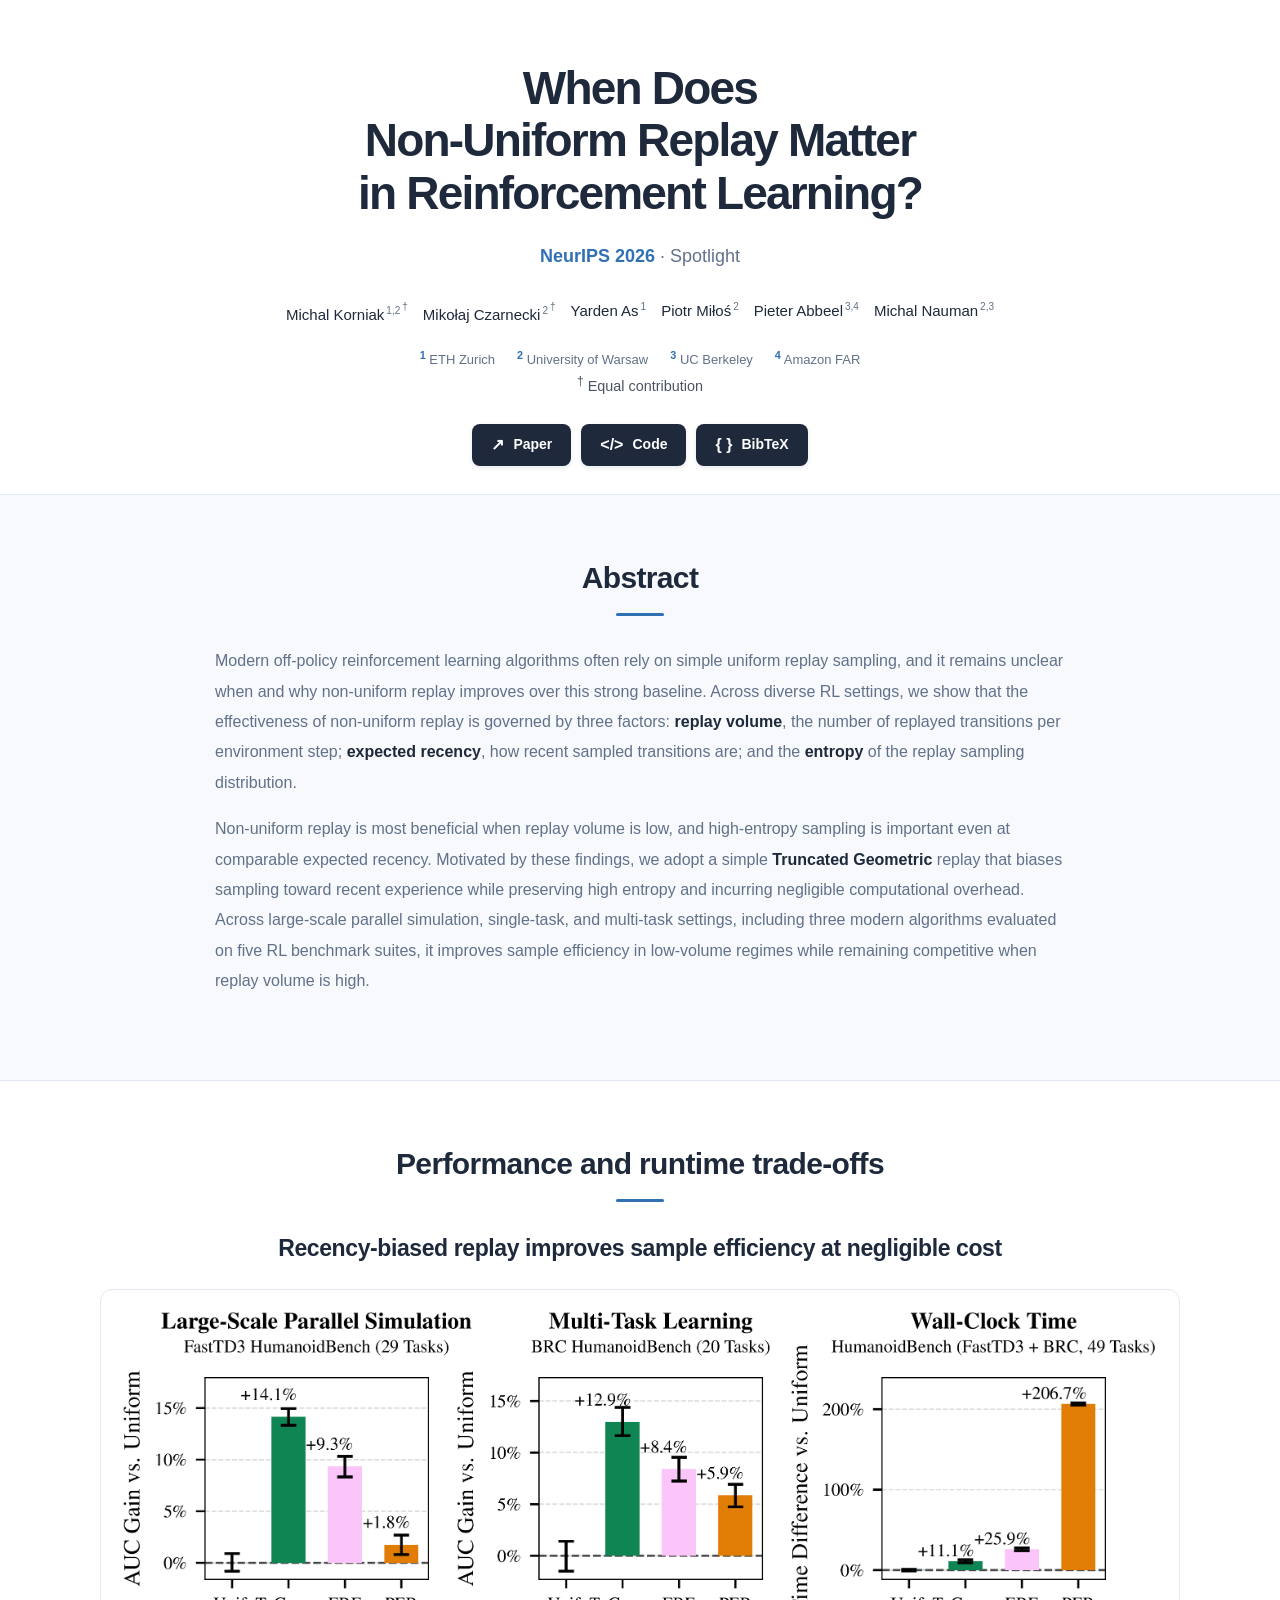
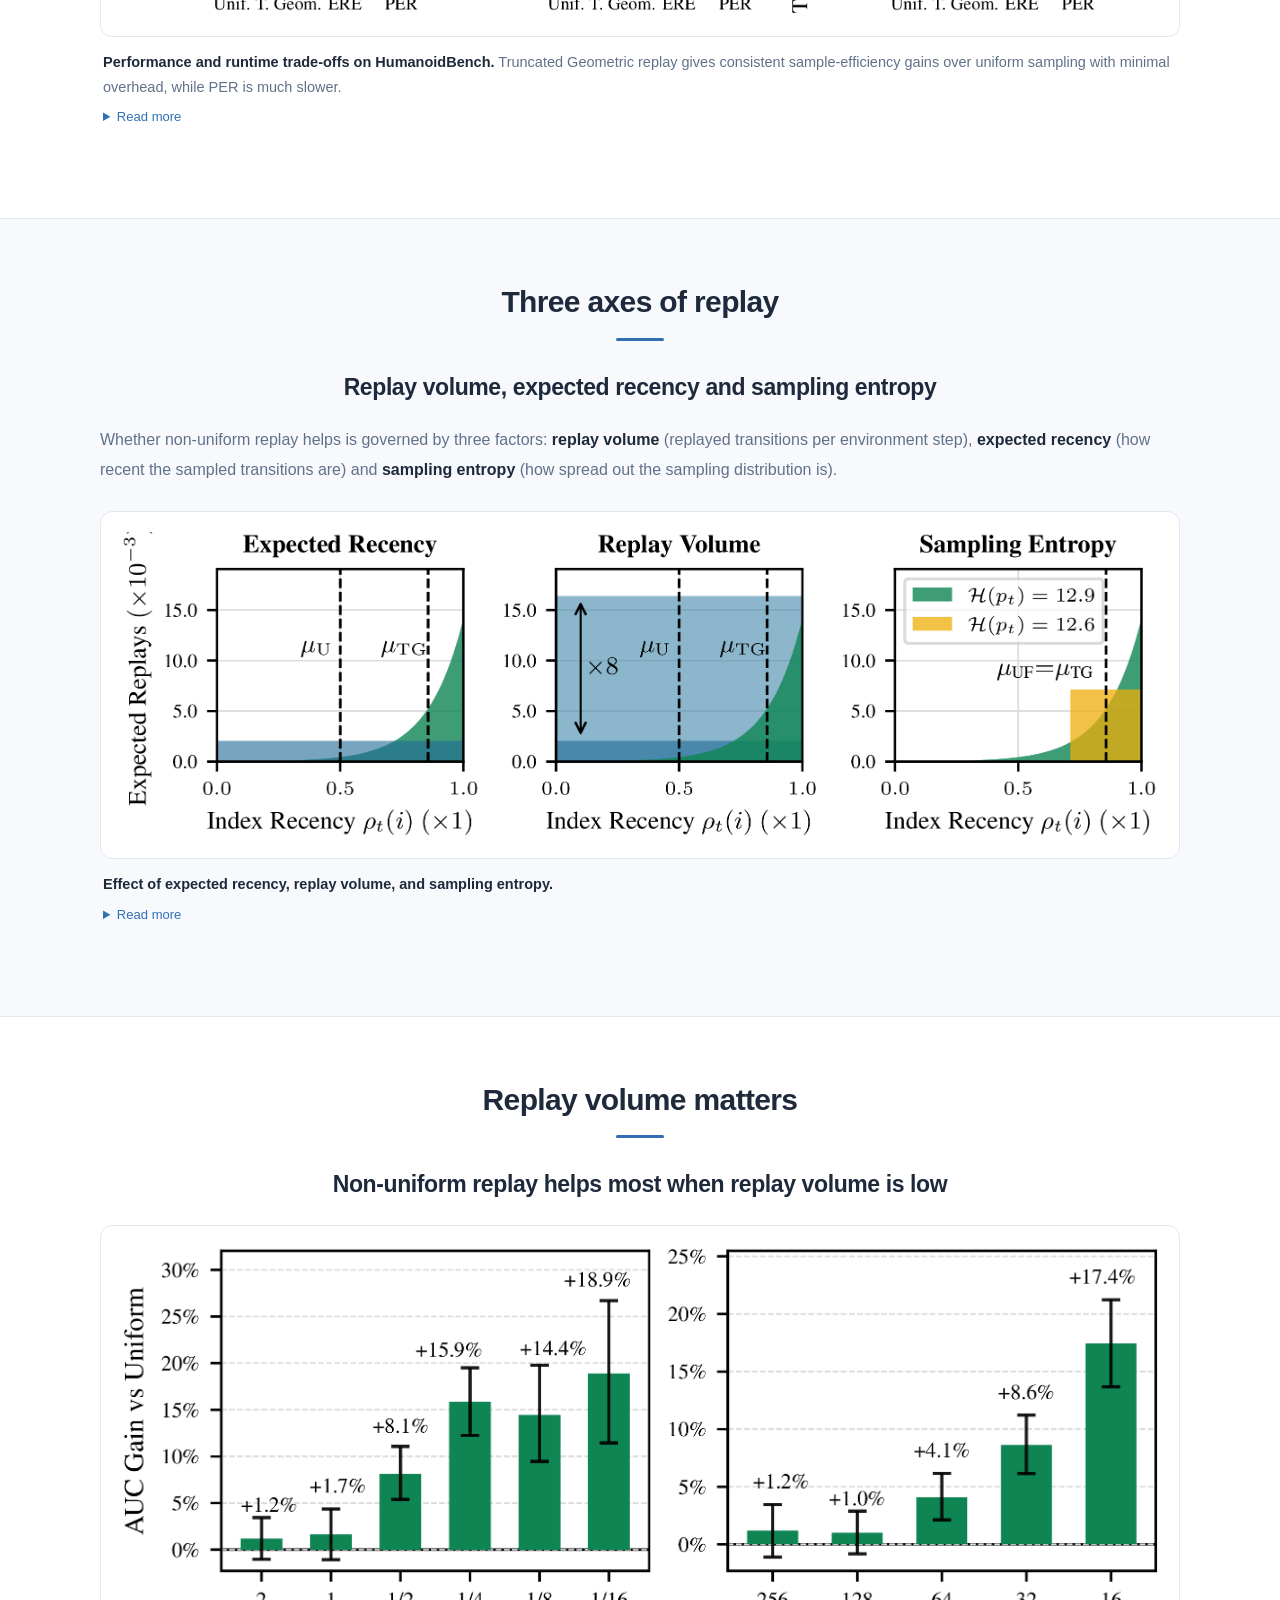
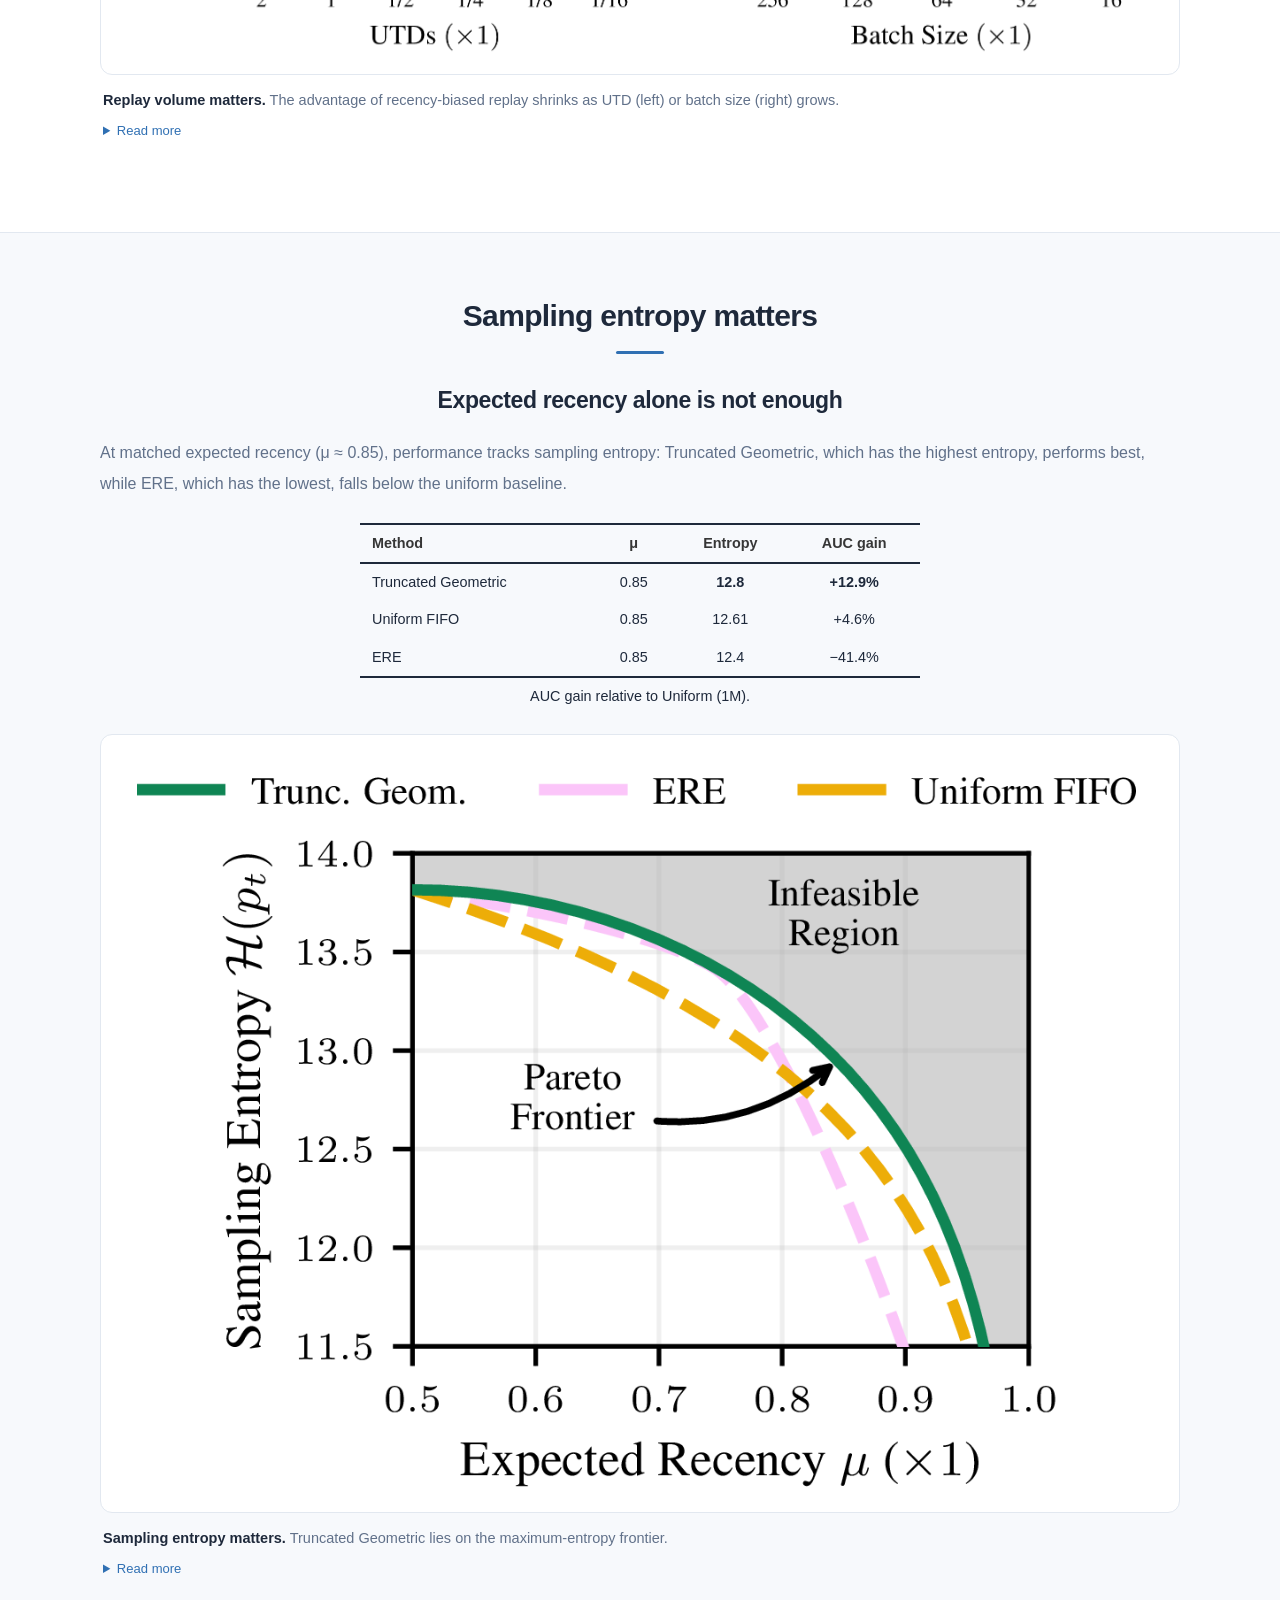
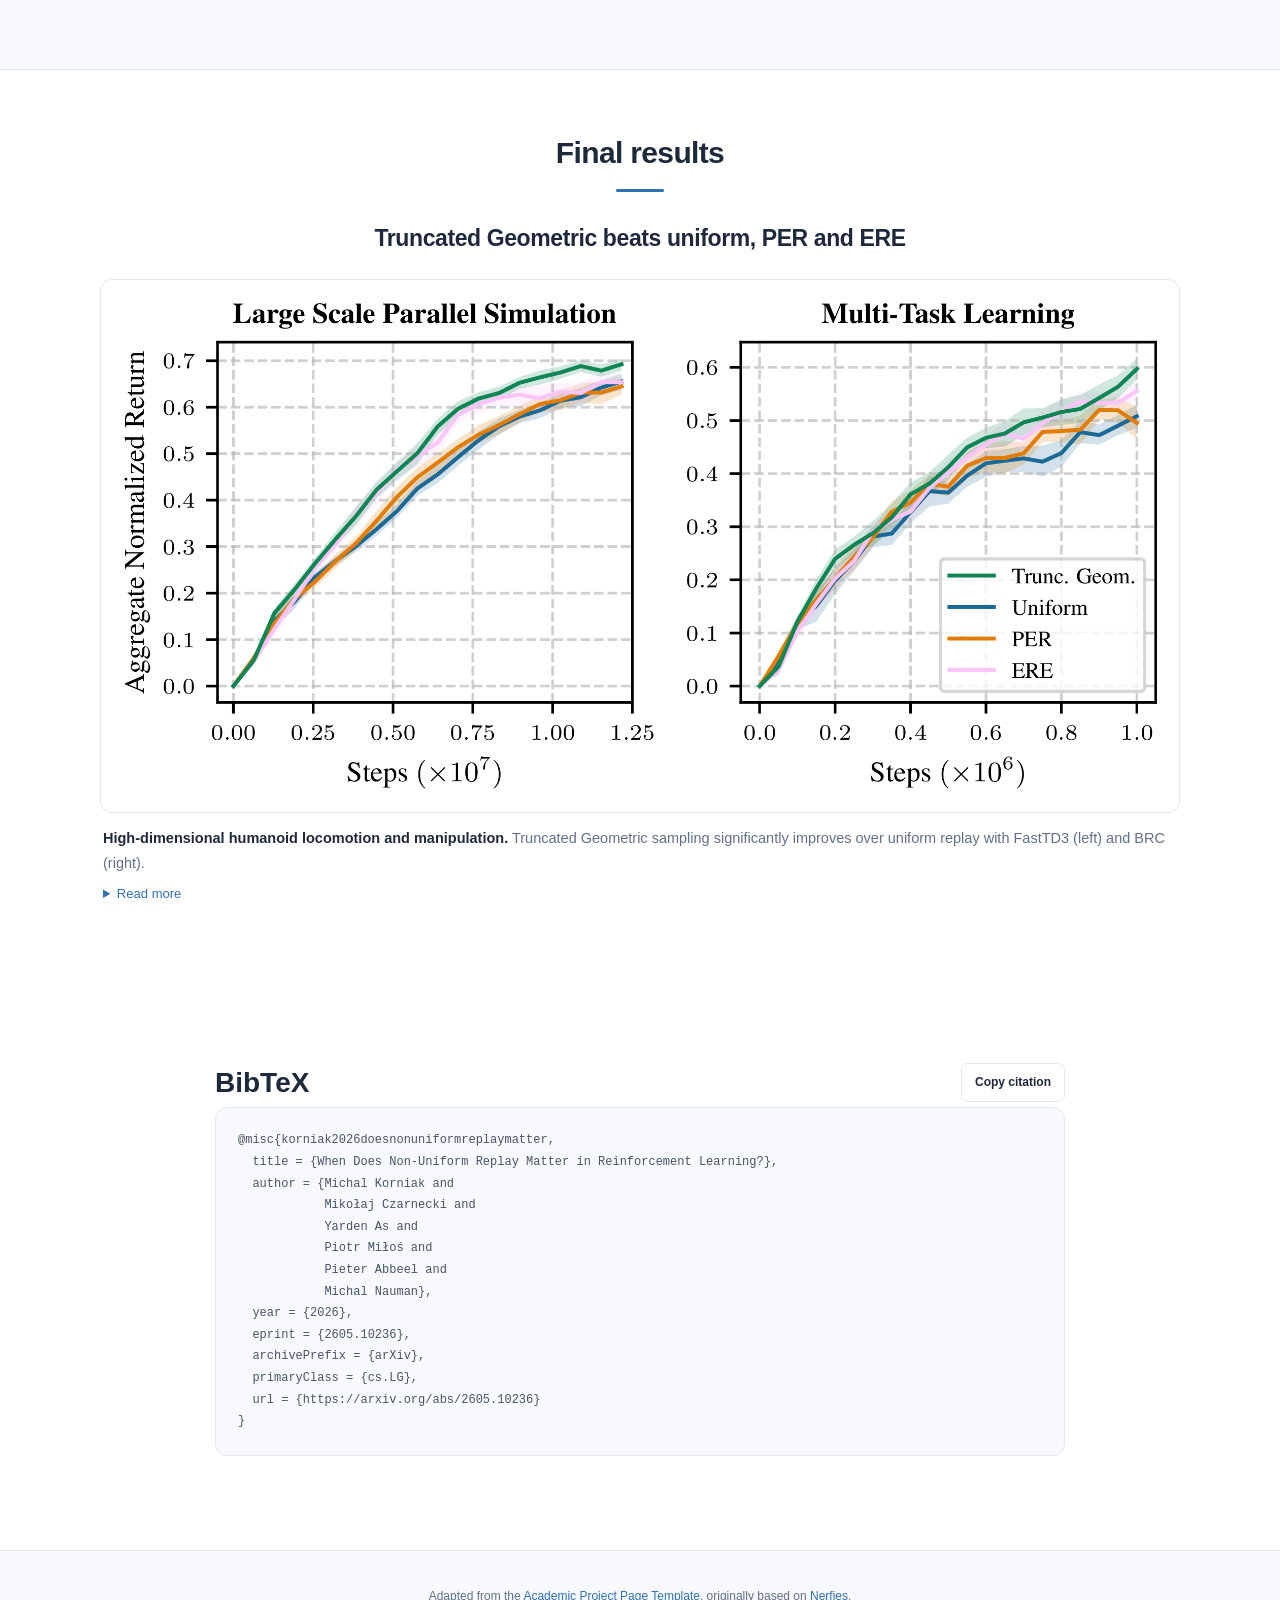
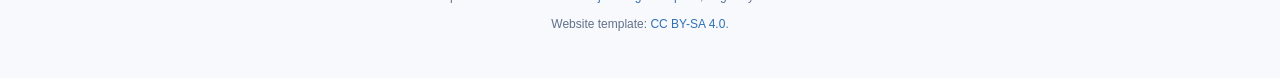
==== gh-pages/index.html @ a6050e7d "Add key figures with expandable captions" ====
<!DOCTYPE html>
<html lang="en">
<head>
  <meta charset="utf-8">
  <meta name="viewport" content="width=device-width, initial-scale=1">
  <title>When Does Non-Uniform Replay Matter in Reinforcement Learning?</title>
  <meta name="description" content="Replay volume, expected recency and sampling entropy determine when non-uniform replay helps off-policy RL. NeurIPS 2026 Spotlight.">
  <meta name="theme-color" content="#3070b3">
  <meta property="og:type" content="article">
  <meta property="og:title" content="When Does Non-Uniform Replay Matter in Reinforcement Learning?">
  <meta property="og:description" content="Replay volume, expected recency and sampling entropy determine when non-uniform replay helps off-policy RL.">
  <meta property="og:url" content="https://m-korniak.github.io/when-does-replay-matter/">
  <meta name="citation_title" content="When Does Non-Uniform Replay Matter in Reinforcement Learning?">
  <meta name="citation_author" content="Michal Korniak">
  <meta name="citation_author" content="Mikołaj Czarnecki">
  <meta name="citation_author" content="Yarden As">
  <meta name="citation_author" content="Piotr Miłoś">
  <meta name="citation_author" content="Pieter Abbeel">
  <meta name="citation_author" content="Michal Nauman">
  <meta name="citation_pdf_url" content="https://arxiv.org/pdf/2605.10236">
  <link rel="canonical" href="https://m-korniak.github.io/when-does-replay-matter/">
  <link rel="icon" type="image/svg+xml" href="static/images/favicon.svg">
  <link rel="stylesheet" href="static/css/bulma.min.css">
  <link rel="stylesheet" href="static/css/index.css">
  <script defer src="static/js/index.js"></script>
</head>
<body>
<a class="skip-link" href="#main-content">Skip to content</a>
<main id="main-content">
  <section class="hero" id="top" aria-labelledby="paper-title">
    <div class="hero-body">
      <div class="container is-max-desktop has-text-centered">
        <h1 class="title is-1 publication-title" id="paper-title">When Does <span>Non-Uniform Replay Matter</span> in Reinforcement Learning?</h1>
        <p class="publication-venue">NeurIPS 2026 <span>· Spotlight</span></p>
        <div class="publication-authors"><span class="author">Michal Korniak<sup>1,2<sup>†</sup></sup></span>
<span class="author">Mikołaj Czarnecki<sup>2<sup>†</sup></sup></span>
<span class="author">Yarden As<sup>1</sup></span>
<span class="author">Piotr Miłoś<sup>2</sup></span>
<span class="author">Pieter Abbeel<sup>3,4</sup></span>
<span class="author">Michal Nauman<sup>2,3</sup></span></div>
        <div class="affiliations"><ol><li><sup>1</sup> ETH Zurich</li>
<li><sup>2</sup> University of Warsaw</li>
<li><sup>3</sup> UC Berkeley</li>
<li><sup>4</sup> Amazon FAR</li></ol></div>
        <p class="equal-contribution"><sup>†</sup> Equal contribution</p>
        <div class="publication-links">
          <a class="button is-dark" href="https://arxiv.org/abs/2605.10236"><span aria-hidden="true">↗</span> Paper</a>
          <a class="button is-dark" href="https://github.com/M-Korniak/when-does-replay-matter"><span aria-hidden="true">&lt;/&gt;</span> Code</a>
          <a class="button is-dark" href="#BibTeX"><span aria-hidden="true">{ }</span> BibTeX</a>
        </div>
      </div>
    </div>
  </section>

  <section class="section band" id="abstract" aria-labelledby="abstract-title">
    <div class="container reading-width">
      <h2 class="section-title" id="abstract-title">Abstract</h2>
      <div class="content tldr-copy">
        <p>Modern off-policy reinforcement learning algorithms often rely on simple uniform replay sampling, and it remains unclear when and why non-uniform replay improves over this strong baseline. Across diverse RL settings, we show that the effectiveness of non-uniform replay is governed by three factors: <strong>replay volume</strong>, the number of replayed transitions per environment step; <strong>expected recency</strong>, how recent sampled transitions are; and the <strong>entropy</strong> of the replay sampling distribution.</p>
        <p>Non-uniform replay is most beneficial when replay volume is low, and high-entropy sampling is important even at comparable expected recency. Motivated by these findings, we adopt a simple <strong>Truncated Geometric</strong> replay that biases sampling toward recent experience while preserving high entropy and incurring negligible computational overhead. Across large-scale parallel simulation, single-task, and multi-task settings, including three modern algorithms evaluated on five RL benchmark suites, it improves sample efficiency in low-volume regimes while remaining competitive when replay volume is high.</p>
      </div>
    </div>
  </section>

  <section class="section" id="overview" aria-labelledby="overview-title">
    <div class="container is-max-desktop">
      <h2 class="section-title" id="overview-title">Performance and runtime trade-offs</h2>
      <p class="section-lead">Recency-biased replay improves sample efficiency at negligible cost</p>
      <figure class="paper-figure"><a class="figure-link" href="static/figures/frontpage.png" data-zoom aria-label="Enlarge: Relative AUC gains over uniform replay for single-task FastTD3, multi-task BRC, and wall-clock time overhead on HumanoidBench."><img src="static/figures/frontpage.png" alt="Relative AUC gains over uniform replay for single-task FastTD3, multi-task BRC, and wall-clock time overhead on HumanoidBench." loading="lazy" decoding="async"><span class="zoom-label" aria-hidden="true">↗ Enlarge figure</span></a><figcaption><strong>Performance and runtime trade-offs on HumanoidBench.</strong> Truncated Geometric replay gives consistent sample-efficiency gains over uniform sampling with minimal overhead, while PER is much slower.<details class="caption-more"><summary>Read more</summary><p>Relative sample efficiency gains measured as area under the learning curve (AUC) for single-task (left) and multi-task BRC (middle), and wall-clock time difference aggregated across both settings (right), compared to uniform sampling. Error bars show 95% stratified bootstrap CI. We report results in large-scale parallel FastTD3 and multi-task BRC because they feature relatively low experience reuse per transition, where non-uniform replay is expected to have the greatest impact.</p></details></figcaption></figure>
    </div>
  </section>

  <section class="section band" id="three-axes" aria-labelledby="three-axes-title">
    <div class="container is-max-desktop">
      <h2 class="section-title" id="three-axes-title">Three axes of replay</h2>
      <p class="section-lead">Replay volume, expected recency and sampling entropy</p>
      <div class="content tldr-copy"><p>Whether non-uniform replay helps is governed by three factors: <strong>replay volume</strong> (replayed transitions per environment step), <strong>expected recency</strong> (how recent the sampled transitions are) and <strong>sampling entropy</strong> (how spread out the sampling distribution is).</p></div>
      <figure class="paper-figure"><a class="figure-link" href="static/figures/three-axes.png" data-zoom aria-label="Enlarge: Effect of expected recency, replay volume, and sampling entropy on replay sampling distributions."><img src="static/figures/three-axes.png" alt="Effect of expected recency, replay volume, and sampling entropy on replay sampling distributions." loading="lazy" decoding="async"><span class="zoom-label" aria-hidden="true">↗ Enlarge figure</span></a><figcaption><strong>Effect of expected recency, replay volume, and sampling entropy.</strong><details class="caption-more"><summary>Read more</summary><p>(Left) By biasing samples toward recent data, the Truncated Geometric sampler achieves substantially higher expected recency than uniform replay. (Middle) Increasing replay volume through UTD or batch size can make uniform replay match or exceed recency-biased sampling in the number of updates applied to recent transitions. (Right) Replay distributions can have the same expected recency but different sampling entropy. The Truncated Geometric sampler achieves recency through a smooth full-support bias, increasing sampling entropy relative to a uniform buffer with the same expected recency; this is comparable to increasing the uniform sampling buffer size by roughly one third.</p></details></figcaption></figure>
    </div>
  </section>

  <section class="section" id="utd" aria-labelledby="utd-title">
    <div class="container is-max-desktop">
      <h2 class="section-title" id="utd-title">Replay volume matters</h2>
      <p class="section-lead">Non-uniform replay helps most when replay volume is low</p>
      <figure class="paper-figure"><a class="figure-link" href="static/figures/utd.png" data-zoom aria-label="Enlarge: Improvement of recency-biased sampling over uniform replay as replay volume is varied through UTD and batch size."><img src="static/figures/utd.png" alt="Improvement of recency-biased sampling over uniform replay as replay volume is varied through UTD and batch size." loading="lazy" decoding="async"><span class="zoom-label" aria-hidden="true">↗ Enlarge figure</span></a><figcaption><strong>Replay volume matters.</strong> The advantage of recency-biased replay shrinks as UTD (left) or batch size (right) grows.<details class="caption-more"><summary>Read more</summary><p>Improvement of recency-biased sampling over uniform replay as replay volume is varied through UTD (left) and batch size (right). In both panels, reducing replay volume increases the advantage of recency-biased replay: when replay volume is high, both methods perform similarly, whereas when replay volume is low, recency-biased sampling yields substantially larger gains. As such, the sampling distribution is especially important in optimization-limited regimes, such as multi-task learning or large-scale parallel simulation. PER follows a similar trend.</p></details></figcaption></figure>
    </div>
  </section>

  <section class="section band" id="entropy" aria-labelledby="entropy-title">
    <div class="container is-max-desktop">
      <h2 class="section-title" id="entropy-title">Sampling entropy matters</h2>
      <p class="section-lead">Expected recency alone is not enough</p>
      <div class="content tldr-copy"><p>At matched expected recency (μ ≈ 0.85), performance tracks sampling entropy: Truncated Geometric, which has the highest entropy, performs best, while ERE, which has the lowest, falls below the uniform baseline.</p></div>
      <div class="entropy-table-wrap"><table class="entropy-table"><thead><tr><th>Method</th><th>μ</th><th>Entropy</th><th>AUC gain</th></tr></thead><tbody>
<tr><td>Truncated Geometric</td><td>0.85</td><td><strong>12.8</strong></td><td><strong>+12.9%</strong></td></tr>
<tr><td>Uniform FIFO</td><td>0.85</td><td>12.61</td><td>+4.6%</td></tr>
<tr><td>ERE</td><td>0.85</td><td>12.4</td><td>−41.4%</td></tr></tbody></table><p>AUC gain relative to Uniform (1M).</p></div>
      <figure class="paper-figure"><a class="figure-link" href="static/figures/entropy.png" data-zoom aria-label="Enlarge: Maximum-entropy frontier for a 1M buffer: Truncated Geometric lies on the frontier, while ERE and Uniform FIFO achieve lower entropy at the same expected recency."><img src="static/figures/entropy.png" alt="Maximum-entropy frontier for a 1M buffer: Truncated Geometric lies on the frontier, while ERE and Uniform FIFO achieve lower entropy at the same expected recency." loading="lazy" decoding="async"><span class="zoom-label" aria-hidden="true">↗ Enlarge figure</span></a><figcaption><strong>Sampling entropy matters.</strong> Truncated Geometric lies on the maximum-entropy frontier.<details class="caption-more"><summary>Read more</summary><p>ERE, Uniform FIFO (300k), and Truncated Geometric are matched to the same expected recency (μ ≈ 0.85), yet AUC gain relative to the Uniform (1M) baseline differs substantially with the sampling entropy. At this μ, ERE has the lowest entropy and falls below the Uniform baseline, while Truncated Geometric, which has the highest entropy, performs best. Interestingly, Uniform FIFO (300k) also outperforms the larger Uniform baseline despite using a smaller buffer. The plot shows the maximum-entropy frontier for a 1M buffer: among all discrete replay sampling distributions with fixed expected recency, the Truncated Geometric distribution achieves the highest possible sampling entropy. The shaded region above the curve is infeasible. ERE and Uniform FIFO trace lower-entropy tradeoffs across hyperparameter settings, so they obtain recency less efficiently than Truncated Geometric.</p></details></figcaption></figure>
    </div>
  </section>

  <section class="section" id="results" aria-labelledby="results-title">
    <div class="container is-max-desktop">
      <h2 class="section-title" id="results-title">Final results</h2>
      <p class="section-lead">Truncated Geometric beats uniform, PER and ERE</p>
      <figure class="paper-figure"><a class="figure-link" href="static/figures/results.png" data-zoom aria-label="Enlarge: Aggregate return on 29 HumanoidBench tasks with FastTD3 and 20 HumanoidBench tasks with BRC, comparing Uniform, PER, ERE and Truncated Geometric replay."><img src="static/figures/results.png" alt="Aggregate return on 29 HumanoidBench tasks with FastTD3 and 20 HumanoidBench tasks with BRC, comparing Uniform, PER, ERE and Truncated Geometric replay." loading="lazy" decoding="async"><span class="zoom-label" aria-hidden="true">↗ Enlarge figure</span></a><figcaption><strong>High-dimensional humanoid locomotion and manipulation.</strong> Truncated Geometric sampling significantly improves over uniform replay with FastTD3 (left) and BRC (right).<details class="caption-more"><summary>Read more</summary><p>Aggregate mean return across 29 HumanoidBench tasks trained in a parallel simulation setup with FastTD3 (left) and 20 HumanoidBench tasks trained in a multi-task setup with BRC (right). Shaded regions show 95% CIs. Truncated Geometric sampling significantly improves over uniform replay on both benchmarks and outperforms PER and ERE, despite FastTD3 and BRC already being strong optimized baselines. These gains come with negligible computational and complexity overhead relative to uniform sampling.</p></details></figcaption></figure>
    </div>
  </section>

  <section class="section" id="BibTeX" aria-labelledby="citation-title">
    <div class="container reading-width">
      <div class="bibtex-header"><h2 id="citation-title">BibTeX</h2><button class="copy-bibtex-btn" type="button">Copy citation</button></div>
      <pre id="bibtex-code"><code>@misc{korniak2026doesnonuniformreplaymatter,
  title = {When Does Non-Uniform Replay Matter in Reinforcement Learning?},
  author = {Michal Korniak and
            Mikołaj Czarnecki and
            Yarden As and
            Piotr Miłoś and
            Pieter Abbeel and
            Michal Nauman},
  year = {2026},
  eprint = {2605.10236},
  archivePrefix = {arXiv},
  primaryClass = {cs.LG},
  url = {https://arxiv.org/abs/2605.10236}
}</code></pre>
      <p class="copy-status" role="status" aria-live="polite"></p>
    </div>
  </section>
</main>
<footer class="footer"><div class="container reading-width"><p>Adapted from the <a href="https://github.com/eliahuhorwitz/Academic-project-page-template">Academic Project Page Template</a>, originally based on <a href="https://nerfies.github.io/">Nerfies</a>.</p><p>Website template: <a rel="license" href="https://creativecommons.org/licenses/by-sa/4.0/">CC BY-SA 4.0</a>.</p></div></footer>
<a class="scroll-to-top" href="#top" aria-label="Back to top">↑</a>
<dialog id="figure-dialog" aria-labelledby="figure-dialog-title"><div class="dialog-toolbar"><h2 id="figure-dialog-title">Figure</h2><button type="button" class="close-dialog" aria-label="Close enlarged figure">Close ×</button></div><div class="zoom-scroll"><img alt="" id="enlarged-figure"></div><p>Scroll to explore the figure. Press Escape or Close to return.</p></dialog>
</body>
</html>
---- gh-pages/static/css/index.css ----
/* Adapted from the supplied academic project page; see footer for attribution. */
:root {
  --primary:#3070b3;
  --ink:#1e293b;
  --muted:#61718a;
  --light:#f7f9fc;
  --line:#e2e8f0;
  --orange:#c96909;
  --blue:#236a9a;
  --radius:12px;
}
html {
  scroll-behavior:smooth;
  scroll-padding-top:80px;
}
body {
  font-family:Inter,-apple-system,BlinkMacSystemFont,"Segoe UI",sans-serif;
  color:var(--ink);
  font-size:16px;
  line-height:1.75;
  background:#fff;
  -webkit-font-smoothing:antialiased;
}
a {
  color:var(--primary);
  text-decoration:none;
}
a:hover {
  color:#154a82;
  text-decoration:underline;
}
button,a,summary {
  -webkit-tap-highlight-color:transparent;
}
button {
  font:inherit;
  cursor:pointer;
}
a:focus-visible,button:focus-visible,summary:focus-visible {
  outline:3px solid #3070b3;
  outline-offset:5px;
}
strong {
  color:var(--ink);
}
.container.is-max-desktop {
  max-width:1080px!important;
}
.reading-width {
  max-width:850px!important;
  margin-inline:auto;
}
.section {
  padding:64px 24px;
}
.band {
  background:var(--light);
  border-top:1px solid var(--line);
  border-bottom:1px solid var(--line);
}
.hero-body {
  padding:62px 24px 28px;
}
.eyebrow {
  text-transform:uppercase;
  letter-spacing:.16em;
  font-size:12px;
  font-weight:750;
  color:var(--primary);
  margin-bottom:17px;
}
.publication-title {
  font-size:46px!important;
  line-height:1.14!important;
  letter-spacing:-1.8px;
  font-weight:800!important;
  color:var(--ink)!important;
  max-width:1050px;
  margin:0 auto 22px!important;
}
.publication-title span {
  display:block;
}
.publication-venue {
  font-size:18px;
  font-weight:650;
  color:var(--primary);
  margin-bottom:24px;
}
.publication-venue span {
  font-weight:450;
  color:var(--muted);
}
.publication-authors {
  display:flex;
  flex-wrap:wrap;
  justify-content:center;
  column-gap:15px;
  row-gap:4px;
  max-width:1030px;
  margin:auto;
  font-size:15px;
  line-height:1.9;
}
.author {
  white-space:nowrap;
}
.author sup {
  font-size:10px;
  color:var(--muted);
  margin-left:2px;
}
.affiliations {
  margin:17px auto 0;
  max-width:1000px;
  font-size:13px;
  color:var(--muted);
}
.affiliations summary {
  cursor:pointer;
  width:fit-content;
  margin:auto;
  color:var(--muted);
  padding:3px 10px;
}
.affiliations summary:hover {
  color:var(--primary);
}
.affiliations ol {
  list-style:none;
  display:flex;
  flex-wrap:wrap;
  justify-content:center;
  gap:4px 22px;
  margin:0;
  padding:0;
}
.affiliations li {
  line-height:1.6;
}
.affiliations sup {
  color:var(--primary);
  font-weight:700;
}
.publication-links {
  display:flex;
  flex-wrap:wrap;
  justify-content:center;
  gap:10px;
  margin-top:25px;
}
.button.is-dark {
  background:var(--ink);
  border:0;
  border-radius:8px;
  font-size:14px;
  font-weight:600;
  padding:0 19px;
  height:42px;
  gap:9px;
  box-shadow:0 2px 4px #15223618;
  transition:background .2s,transform .2s;
  color:white;
}
.button.is-dark:hover {
  background:var(--primary);
  transform:translateY(-2px);
  text-decoration:none;
}
.button span {
  font-size:16px;
}
.teaser {
  padding:30px 24px 45px;
}
.teaser-layout {
  display:grid;
  grid-template-columns:minmax(0,1fr) 340px;
  gap:48px;
  align-items:center;
}
.teaser-story h2 {
  font-size:42px;
  font-weight:750;
  line-height:1.18;
  letter-spacing:-1px;
  margin:0;
}
.teaser-story h2 span {
  color:var(--primary);
}
.teaser-story>p:not(.eyebrow):not(.micro-caption) {
  color:var(--muted);
  font-size:16px;
  line-height:1.75;
  max-width:540px;
}
.teaser-scenes {
  display:grid;
  grid-template-columns:repeat(3,minmax(0,1fr));
  gap:10px;
  margin-top:28px;
}
.teaser-scenes .scene {
  display:flex;
  flex-direction:column;
  border-radius:8px;
}
.teaser-scenes .scene img {
  aspect-ratio:4/3;
}
.teaser-scenes .scene figcaption {
  display:flex;
  flex:1;
  align-items:center;
  justify-content:center;
  min-height:38px;
  font-size:12px;
  padding:7px 6px;
  background:var(--light);
  color:var(--muted);
  position:static;
  text-align:center;
  line-height:1.5;
}
.micro-caption {
  font-size:11px;
  color:var(--muted);
  margin-top:8px;
}
.teaser-chart {
  width:100%;
  max-width:340px;
  margin:auto;
}
.teaser-chart figcaption {
  font-size:14.5px;
  text-align:center;
  margin-top:10px;
}
.teaser-chart .paper-figure {
  margin:0;
}
.teaser-chart .figure-link {
  padding:5px;
  border:0;
}
.teaser-chart .figure-link:hover {
  box-shadow:none;
}
.teaser-chart .zoom-label {
  right:6px;
  bottom:6px;
}
.section-nav {
  border-top:1px solid var(--line);
  border-bottom:1px solid var(--line);
  background:#fff;
  position:sticky;
  top:0;
  z-index:20;
}
.section-nav>div {
  display:flex;
  justify-content:center;
  gap:35px;
  max-width:1080px;
  margin:auto;
  padding:13px 24px;
}
.section-nav a {
  color:var(--muted);
  font-size:13px;
  font-weight:600;
  white-space:nowrap;
}
.section-nav a:hover {
  color:var(--primary);
}
.section-title {
  text-align:center;
  font-size:30px;
  font-weight:750;
  line-height:1.25;
  margin-bottom:30px;
  letter-spacing:-.65px;
}
.section-title::after {
  content:"";
  display:block;
  width:48px;
  height:3px;
  background:var(--primary);
  border-radius:10px;
  margin:17px auto 0;
}
.section-lead {
  text-align:center;
  font-size:23px;
  line-height:1.4;
  letter-spacing:-.4px;
  font-weight:650;
  margin:0 0 22px;
}
.intro-copy {
  max-width:800px;
  text-align:center;
  margin:0 auto 32px;
  color:var(--muted);
}
.content p,.shape-evidence p {
  color:var(--muted);
  margin-bottom:1.2em;
}
.tldr-copy,.shape-evidence p {
  font-size:16px;
  line-height:1.9;
}
.section-note {
  text-align:center;
  font-size:12px;
  color:var(--muted);
  margin:20px auto 0;
  line-height:1.7;
}
.task-gallery {
  display:grid;
  /* Side columns sized so their images match the training images, given gap == divider padding (+1px border) */
  grid-template-columns:1fr calc((100% - 6px) / 4) calc((100% - 6px) / 4);
  gap:23px;
  margin-top:32px;
}
.task-group h3 {
  text-align:center;
  font-size:16px;
  font-weight:700;
}
.task-group>p {
  text-align:center;
  font-size:11px;
  color:var(--muted);
  margin:4px 0 13px;
}
.task-group+.task-group {
  border-left:1px dashed #cbd5e1;
  padding-left:23px;
}
.scene-grid {
  display:grid;
  grid-template-columns:1fr 1fr;
  gap:8px;
}
.scene-grid.single {
  grid-template-columns:1fr;
}
.scene {
  position:relative;
  overflow:hidden;
  border-radius:6px;
  margin:0;
}
.scene img {
  display:block;
  width:100%;
  height:auto;
  aspect-ratio:624/352;
  object-fit:cover;
}
.scene figcaption {
  position:absolute;
  bottom:0;
  left:0;
  right:0;
  padding:5px 9px;
  background:linear-gradient(transparent,#0f172acc);
  color:#fff;
  font-size:10px;
  font-weight:600;
}
.paper-figure {
  margin:25px 0;
}
.paper-figure:has(+ .section-lead) {
  margin-bottom:45px;
}
.figure-link {
  position:relative;
  display:block;
  background:white;
  border:1px solid var(--line);
  border-radius:var(--radius);
  padding:20px;
  cursor:zoom-in;
  overflow:hidden;
  transition:box-shadow .2s;
}
.figure-link:hover {
  box-shadow:0 5px 20px #1e293b0d;
}
.figure-link img {
  width:100%;
  display:block;
  height:auto;
}
.zoom-label {
  position:absolute;
  bottom:8px;
  right:12px;
  font-size:10px;
  line-height:1.6;
  color:var(--muted);
  background:#ffffffed;
  padding:2px 5px;
  border-radius:4px;
  opacity:0;
  transition:opacity .2s;
}
.figure-link:hover .zoom-label,.figure-link:focus-visible .zoom-label {
  opacity:1;
}
.paper-figure figcaption {
  font-size:14.5px;
  line-height:1.75;
  color:var(--muted);
  margin:13px 3px 0;
}
.paper-figure figcaption a {
  white-space:nowrap;
}
.result-detail {
  display:grid;
  grid-template-columns:.85fr 1.15fr;
  gap:45px;
  align-items:center;
  border-top:1px solid var(--line);
  padding-top:42px;
  margin-top:45px;
}
.result-detail h3 {
  font-size:25px;
  line-height:1.3;
  letter-spacing:-.5px;
  font-weight:700;
  margin-bottom:18px;
}
.result-detail .paper-figure {
  margin:0;
}
.result-part-title {
  border-top:1px solid var(--line);
  padding-top:42px;
  margin-top:45px;
  text-align:center;
  font-size:25px;
  line-height:1.3;
  letter-spacing:-.5px;
  font-weight:700;
}
.takeaways p {
  position:relative;
  padding-left:55px;
  color:var(--muted);
  margin:0 0 26px;
}
.takeaways span {
  position:absolute;
  top:0;
  left:0;
  font-size:14px;
  font-weight:700;
  color:var(--primary);
}
.takeaways strong {
  display:block;
  font-size:19px;
  margin-bottom:5px;
}
.bibtex-header {
  display:flex;
  align-items:center;
  justify-content:space-between;
  gap:15px;
}
.bibtex-header h2 {
  font-size:28px;
  font-weight:700;
}
.copy-bibtex-btn,.close-dialog {
  border:1px solid var(--line);
  border-radius:7px;
  background:#fff;
  color:var(--ink);
  padding:8px 13px;
  font-size:12px;
  font-weight:600;
}
.copy-bibtex-btn:hover,.close-dialog:hover {
  background:var(--light);
}
.citation-note {
  font-size:12px;
  color:var(--muted);
  margin:8px 0 16px;
}
pre {
  background:var(--light);
  border:1px solid var(--line);
  border-radius:var(--radius);
  padding:22px;
  font-size:12px;
  line-height:1.8;
  color:#475569;
  white-space:pre-wrap;
  overflow-wrap:anywhere;
  max-height:355px;
  overflow:auto;
}
pre code {
  font-size:inherit;
  color:inherit;
}
.copy-status {
  font-size:12px;
  color:var(--primary);
  min-height:22px;
  margin-top:8px;
}
.footer {
  background:var(--light);
  border-top:1px solid var(--line);
  padding:35px 24px;
}
.footer p {
  font-size:12px;
  line-height:1.8;
  color:var(--muted);
  text-align:center;
  margin-bottom:7px;
}
.scroll-to-top {
  display:none;
  position:fixed;
  right:23px;
  bottom:22px;
  width:40px;
  height:40px;
  align-items:center;
  justify-content:center;
  border-radius:50%;
  background:var(--ink);
  color:white;
  box-shadow:0 3px 12px #0002;
  z-index:25;
}
.scroll-to-top.visible {
  display:flex;
}
.scroll-to-top:hover {
  background:var(--primary);
  color:white;
  text-decoration:none;
}
.skip-link {
  position:fixed;
  left:12px;
  top:-100px;
  z-index:100;
  background:white;
  padding:12px 20px;
  border:2px solid var(--primary);
}
.skip-link:focus {
  top:12px;
}
#figure-dialog {
  width:min(1250px,96vw);
  max-height:94dvh;
  border:1px solid var(--line);
  border-radius:12px;
  padding:20px;
  margin:auto;
  color:var(--ink);
  box-shadow:0 20px 80px #0003;
}
#figure-dialog::backdrop {
  background:#0f172bbf;
  backdrop-filter:blur(3px);
}
.dialog-toolbar {
  display:flex;
  align-items:center;
  justify-content:space-between;
  gap:24px;
  margin-bottom:18px;
}
.dialog-toolbar h2 {
  font-size:14px;
  line-height:1.5;
  max-width:950px;
}
.close-dialog {
  flex-shrink:0;
}
.zoom-scroll {
  overflow:auto;
  max-height:70dvh;
  background:white;
}
.zoom-scroll img {
  display:block;
  width:100%;
  height:auto;
  min-width:750px;
}
.zoom-scroll img.portrait {
  min-width:0;
  max-width:600px;
  margin:auto;
}
#figure-dialog>p {
  font-size:12px;
  color:var(--muted);
  margin-top:12px;
}
body.figure-open {
  overflow:hidden;
}
@media(min-width:1400px) {
  .hero-body {
    padding-top:70px;
  }
}
@media(max-width:900px) {
  .publication-title {
    font-size:39px!important;
  }
  .publication-title span {
    display:inline;
  }
  .publication-authors {
    font-size:14px;
    column-gap:13px;
  }
  .teaser-layout {
    gap:30px;
    grid-template-columns:1.25fr 1fr;
  }
  .teaser-story h2 {
    font-size:32px;
  }
  .teaser-story>p:not(.eyebrow):not(.micro-caption) {
    font-size:14px;
  }
  .task-gallery {
    gap:12px;
  }
  .task-group+.task-group {
    padding-left:12px;
  }
  .task-group>p {
    font-size:10px;
  }
  .result-detail {
    gap:28px;
  }
}
@media(max-width:650px) {
  html {
    scroll-padding-top:70px;
  }
  .section {
    padding:44px 20px;
  }
  .hero-body {
    padding:38px 20px 18px;
  }
  .publication-title {
    font-size:32px!important;
    line-height:1.16!important;
    letter-spacing:-1.1px;
    margin-bottom:18px!important;
  }
  .eyebrow {
    font-size:10px;
    margin-bottom:14px;
  }
  .publication-venue {
    font-size:15px;
    margin-bottom:19px;
  }
  .publication-authors {
    font-size:12px;
    column-gap:11px;
    row-gap:3px;
    line-height:1.85;
  }
  .author sup {
    font-size:8px;
  }
  .affiliations {
    font-size:11px;
    margin-top:14px;
  }
  .affiliations ol {
    grid-template-columns:1fr;
    gap:7px;
    padding:15px;
  }
  .publication-links {
    gap:8px;
    margin-top:20px;
  }
  .button.is-dark {
    height:38px;
    font-size:12px;
    padding:0 13px;
    gap:7px;
  }
  .button span {
    font-size:13px;
  }
  .teaser {
    padding-top:25px;
    padding-bottom:32px;
  }
  .teaser-layout {
    grid-template-columns:1fr;
    gap:25px;
  }
  .teaser-story h2 {
    font-size:30px;
  }
  .teaser-story {
    text-align:center;
  }
  .teaser-story>p:not(.eyebrow):not(.micro-caption) {
    font-size:14px;
  }
  .teaser-scenes {
    margin-top:20px;
    gap:6px;
  }
  .teaser-scenes .scene figcaption {
    font-size:10px;
  }
  .teaser-chart {
    width:270px;
    max-width:90%;
  }
  .teaser-chart figcaption {
    font-size:13px;
  }
  .section-nav>div {
    justify-content:flex-start;
    overflow-x:auto;
    gap:24px;
    padding:12px 20px;
    scrollbar-width:none;
  }
  .section-nav>div::-webkit-scrollbar {
    display:none;
  }
  .section-nav a {
    font-size:12px;
  }
  .section-title {
    font-size:26px;
    margin-bottom:25px;
  }
  .section-lead {
    font-size:21px;
  }
  .content,.tldr-copy,.intro-copy,.shape-evidence p {
    font-size:14px;
    line-height:1.85;
  }
  .intro-copy {
    text-align:left;
  }
  .section-note {
    font-size:11px;
  }
  .task-gallery {
    grid-template-columns:1fr 1fr;
    gap:24px 8px;
  }
  .task-group.training {
    grid-column:1/-1;
  }
  .task-group+.task-group {
    padding-left:0;
    border-left:0;
  }
  .task-group h3 {
    font-size:14px;
  }
  .task-group>p {
    font-size:10px;
  }
  .task-group.training .scene figcaption {
    font-size:11px;
  }
  .figure-link {
    padding:10px;
    border-radius:8px;
  }
  .paper-figure figcaption {
    font-size:13px;
    line-height:1.7;
  }
  .zoom-label {
    opacity:1;
    font-size:8px;
    bottom:2px;
    right:5px;
    padding:0 3px;
  }
  .result-detail {
    grid-template-columns:1fr;
    gap:23px;
    padding-top:30px;
    margin-top:32px;
  }
  .result-detail h3,.result-part-title {
    font-size:23px;
  }
  .result-part-title {
    padding-top:30px;
    margin-top:32px;
  }
  .takeaways p {
    font-size:14px;
    padding-left:37px;
  }
  .takeaways strong {
    font-size:17px;
  }
  .bibtex-header h2 {
    font-size:26px;
  }
  pre {
    font-size:10px;
    padding:15px;
    max-height:320px;
  }
  .footer {
    padding:27px 20px;
  }
  .footer p {
    font-size:10px;
  }
  .scroll-to-top {
    right:14px;
    bottom:14px;
    width:36px;
    height:36px;
  }
  #figure-dialog {
    padding:14px;
  }
  .dialog-toolbar {
    gap:10px;
  }
  .dialog-toolbar h2 {
    font-size:11px;
  }
  .close-dialog {
    font-size:11px;
    padding:8px;
  }
  .zoom-scroll {
    max-height:65dvh;
  }
}
.shape-evidence {
  display:grid;
  grid-template-columns:minmax(0,1fr);
  gap:14px;
  margin:30px 0 38px;
}
.shape-evidence .paper-figure {
  margin:0;
}
.shape-evidence p {
  margin-bottom:18px;
}
.added-categories {
  scroll-margin-top:100px;
  display:grid;
  grid-template-columns:repeat(4,minmax(0,1fr));
  gap:10px;
  max-width:50%;
  padding:0;
  margin:18px auto 24px;
  list-style:none;
}
.added-categories li {
  overflow:hidden;
  border:1px solid #efd7ba;
  border-radius:8px;
  background:#fff8ef;
  color:#87500f;
  font-size:12px;
  font-weight:650;
  text-align:center;
}
.added-categories li > span {
  display:flex;
  align-items:center;
  justify-content:center;
  min-height:48px;
  padding:6px;
  line-height:1.35;
}
.object-photo {
  position:relative;
  aspect-ratio:1;
  overflow:hidden;
  background:linear-gradient(145deg,#f3f5f7,#dfe5ec);
}
.object-photo img {
  display:block;
  width:100%;
  height:100%;
  padding:6px;
  object-fit:contain;
  filter:drop-shadow(0 5px 4px rgb(23 35 49 / 12%));
}
@media(max-width:480px) {
  .added-categories {
    grid-template-columns:repeat(2,minmax(0,1fr));
  }
}
.rollout-blocks {
  scroll-margin-top:75px;
  max-width:860px;
  margin-inline:auto;
}
.rollout-viewer + .rollout-viewer {
  margin-top:24px;
}
.rollout-carousel-controls:not([hidden]) {
  display:grid;
  grid-template-columns:38px minmax(0,1fr) 38px;
  gap:10px;
  align-items:stretch;
  margin-bottom:12px;
}
.rollout-carousel-tabs {
  display:flex;
  gap:6px;
  padding:4px;
  border-radius:9px;
  background:#edf1f6;
}
.rollout-carousel-tabs button {
  flex:1;
  border:0;
  border-radius:6px;
  padding:6px 10px;
  font-size:13px;
  font-weight:650;
  color:var(--muted);
  background:transparent;
  line-height:1.4;
}
.rollout-carousel-tabs button[aria-selected="true"] {
  background:#fff;
  color:var(--primary);
  box-shadow:0 1px 4px rgb(23 35 49 / 10%);
}
.rollout-arrow {
  border:1px solid var(--line);
  border-radius:8px;
  background:#fff;
  color:var(--ink);
  font-size:20px;
  padding:0;
}
.rollout-arrow:hover {
  border-color:var(--primary);
  color:var(--primary);
}
.is-carousel .rollout-viewer {
  margin-top:0;
}
.is-carousel .rollout-viewer[hidden] {
  display:none;
}
.is-carousel .rollout-block-heading {
  min-height:88px;
}
.is-carousel .rollout-video {
  max-height:calc(100svh - 330px);
}
.rollout-block-heading h3 {
  font-size:23px;
  font-weight:750;
  margin:0 0 8px;
}
.rollout-block-heading > p {
  font-size:14px;
  line-height:1.5;
  margin:0 0 12px;
}
.rollout-viewer {
  border:1px solid var(--line);
  border-radius:var(--radius);
  padding:16px;
  background:var(--light);
}
.rollout-toolbar,.rollout-objects {
  display:flex;
  flex-wrap:wrap;
  gap:7px;
}
.rollout-toolbar {
  margin-bottom:12px;
}
.rollout-toolbar button {
  border:1px solid #cdd7e4;
  border-radius:6px;
  padding:5px 10px;
  color:var(--ink);
  background:#fff;
  font-size:13px;
  font-weight:600;
}
.rollout-toolbar button[aria-pressed="true"] {
  color:#fff;
  border-color:var(--primary);
  background:var(--primary);
}
.rollout-toolbar button:disabled {
  opacity:.45;
  cursor:default;
}
.rollout-video {
  display:block;
  width:auto;
  max-width:100%;
  height:auto;
  max-height:calc(100svh - 280px);
  margin-inline:auto;
  border-radius:7px;
  background:#0c141d;
}
.rollout-note {
  color:var(--muted);
  font-size:12px;
  line-height:1.7;
}
.rollout-viewer > .rollout-note {
  margin:8px 0 0;
  text-align:right;
}
@media(max-width:760px) {
  .shape-evidence {
    margin-top:24px;
  }
  .added-categories {
    max-width:none;
  }
  .rollout-viewer {
    padding:13px;
  }
  .rollout-toolbar button {
    padding:6px 9px;
    font-size:12px;
  }
  .rollout-video {
    width:100%;
    max-height:none;
  }
  .is-carousel .rollout-video {
    max-height:none;
  }
  .is-carousel .rollout-block-heading {
    min-height:0;
  }
  .rollout-note {
    font-size:12px;
  }
}
@media(prefers-reduced-motion:reduce) {
  html {
    scroll-behavior:auto;
  }
  *,*::before,*::after {
    transition:none!important;
    animation:none!important;
  }
}
@media(max-width:650px) {
  .publication-links {
    display:grid;
    grid-template-columns:repeat(2,1fr);
    max-width:280px;
    margin-inline:auto;
  }
  .zoom-label {
    position:static;
    display:block;
    text-align:right;
    margin-top:7px;
    opacity:1;
    font-size:9px;
    padding:0;
  }
  .teaser-scenes .scene {
    display:flex;
    flex-direction:column;
  }
  .teaser-scenes .scene figcaption {
    flex:1;
  }
}

.equal-contribution {
  margin: 0 0 1rem;
  font-size: 0.9rem;
  opacity: 0.8;
}

.caption-more {
  margin-top: 6px;
}
.caption-more summary {
  cursor: pointer;
  width: fit-content;
  color: var(--primary);
  font-size: 0.9em;
}
.caption-more p {
  margin: 8px 0 0;
}
.entropy-table-wrap {
  margin: 0 auto 24px;
  max-width: 560px;
  text-align: center;
  font-size: 0.9rem;
}
.entropy-table {
  width: 100%;
  border-collapse: collapse;
  margin-bottom: 6px;
}
.entropy-table th, .entropy-table td {
  padding: 6px 12px;
  text-align: right;
}
.entropy-table th:first-child, .entropy-table td:first-child {
  text-align: left;
}
.entropy-table thead tr, .entropy-table tbody tr:last-child {
  border-bottom: 2px solid currentColor;
}
.entropy-table thead tr {
  border-top: 2px solid currentColor;
}
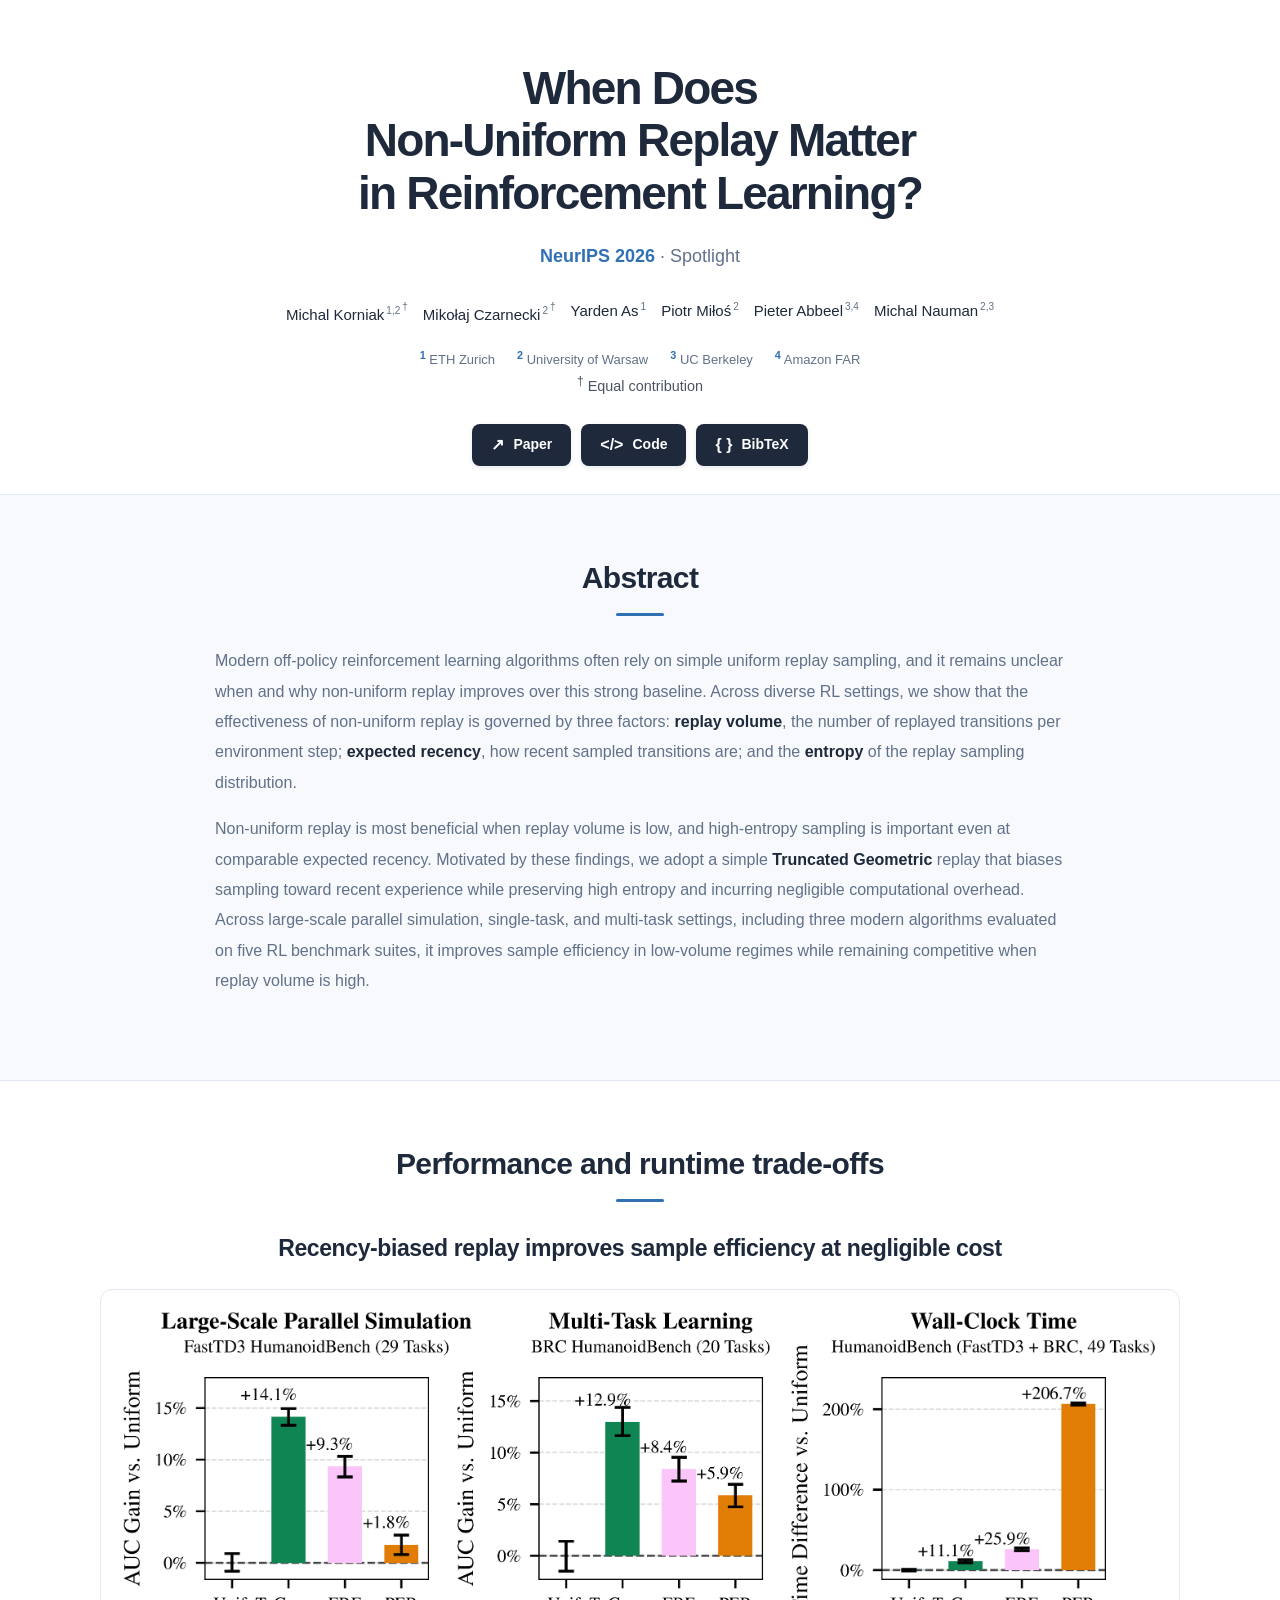
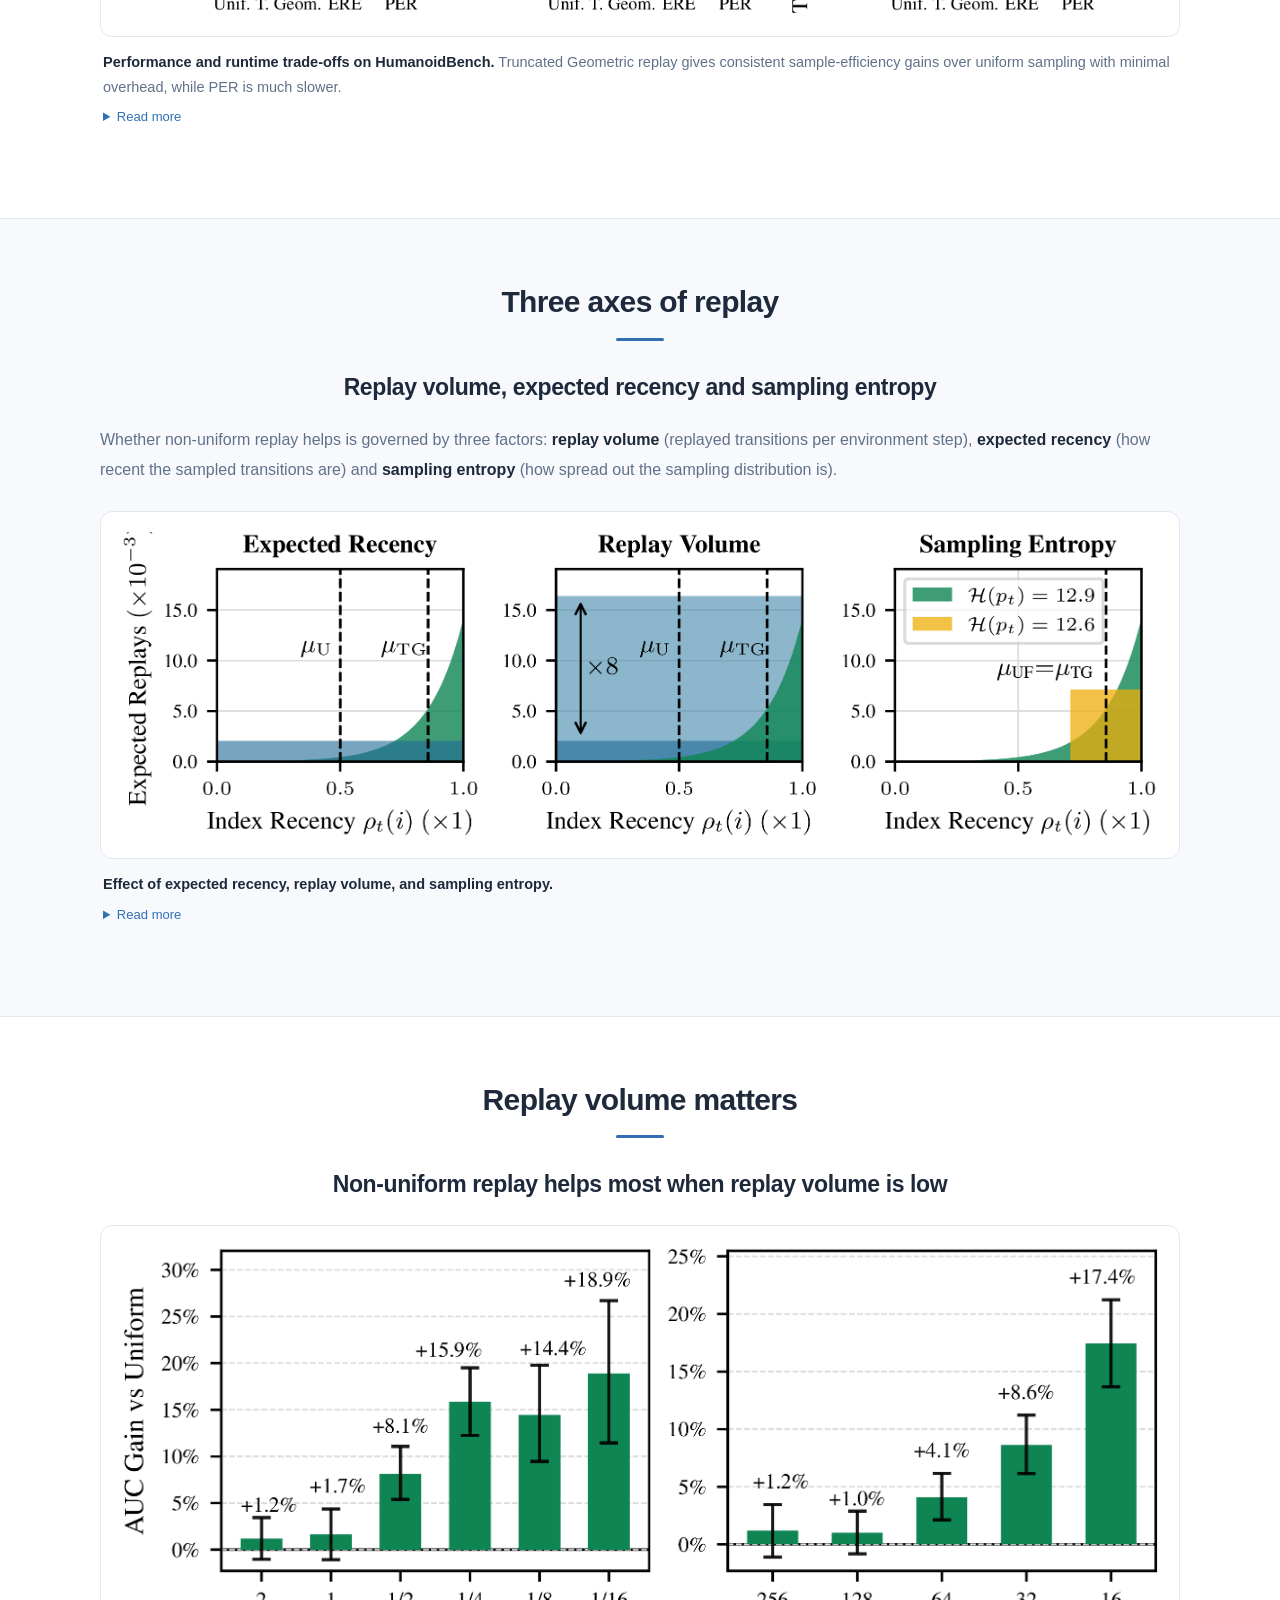
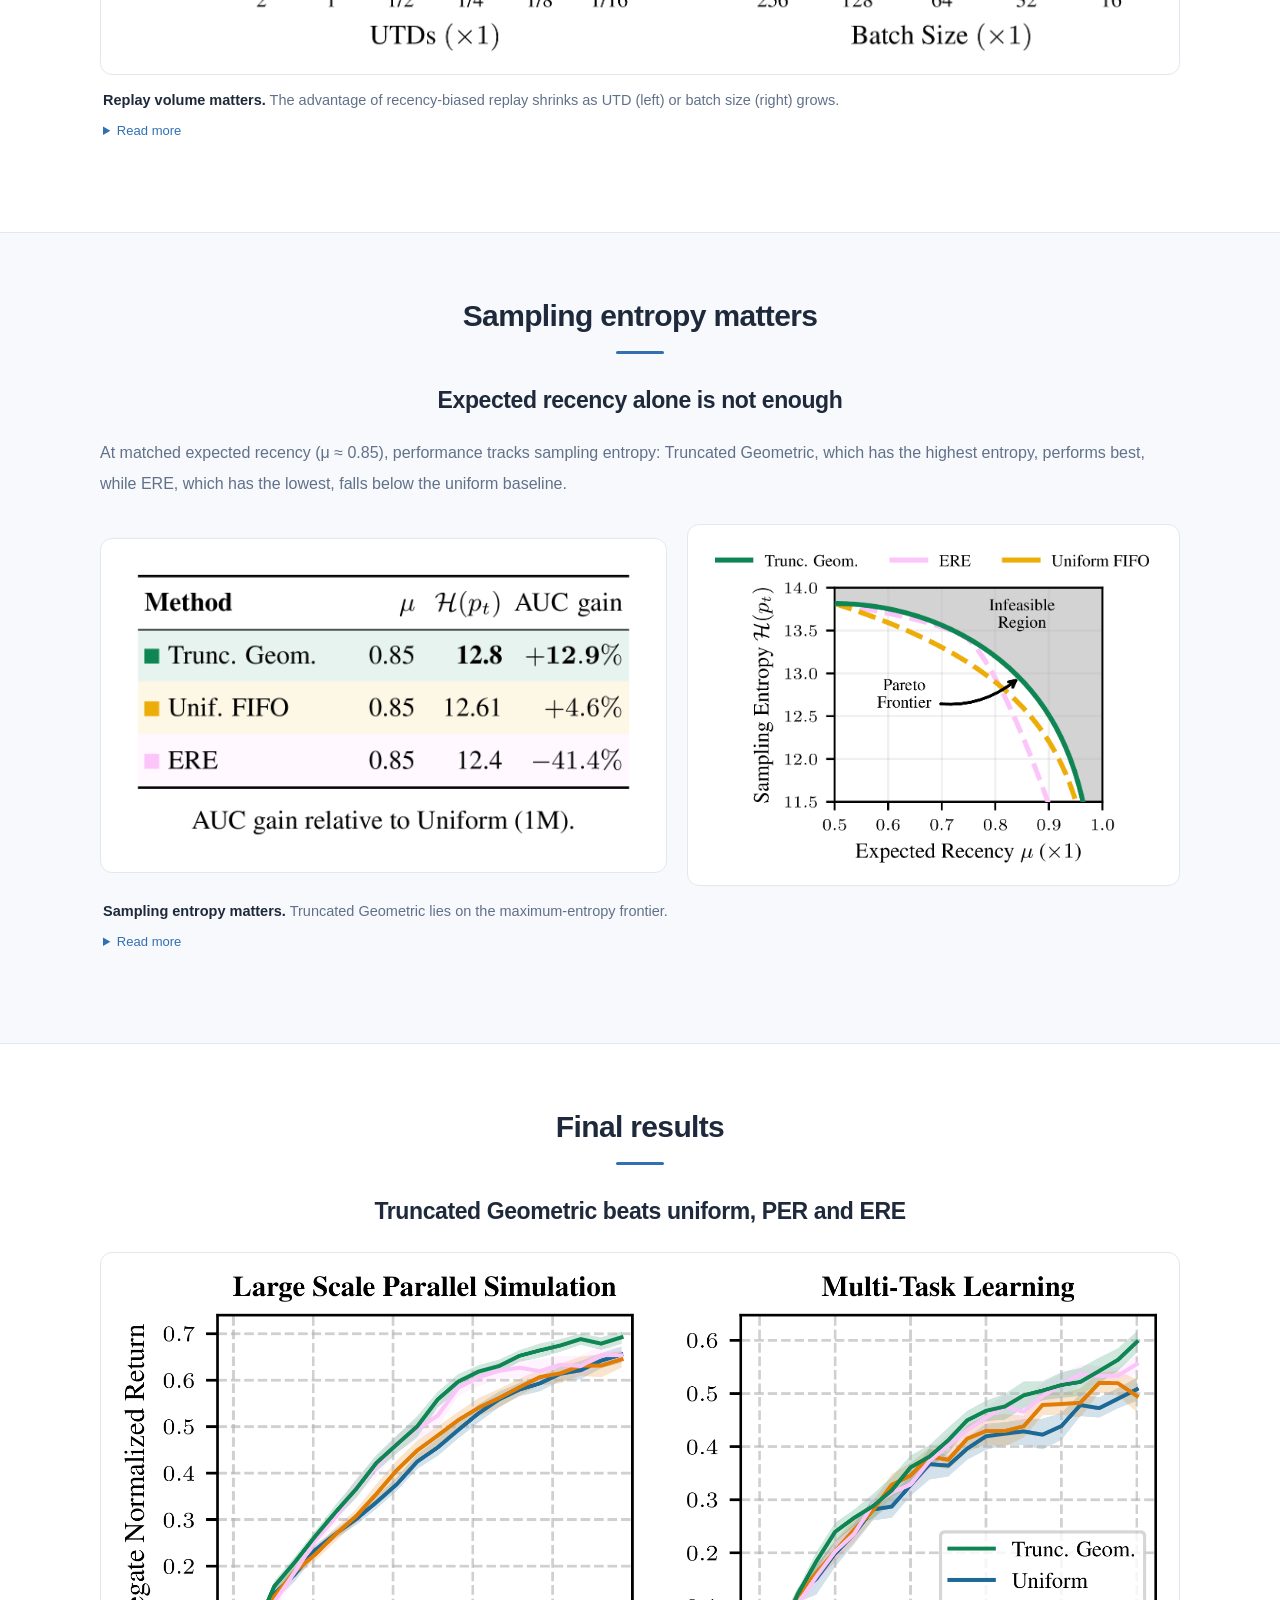
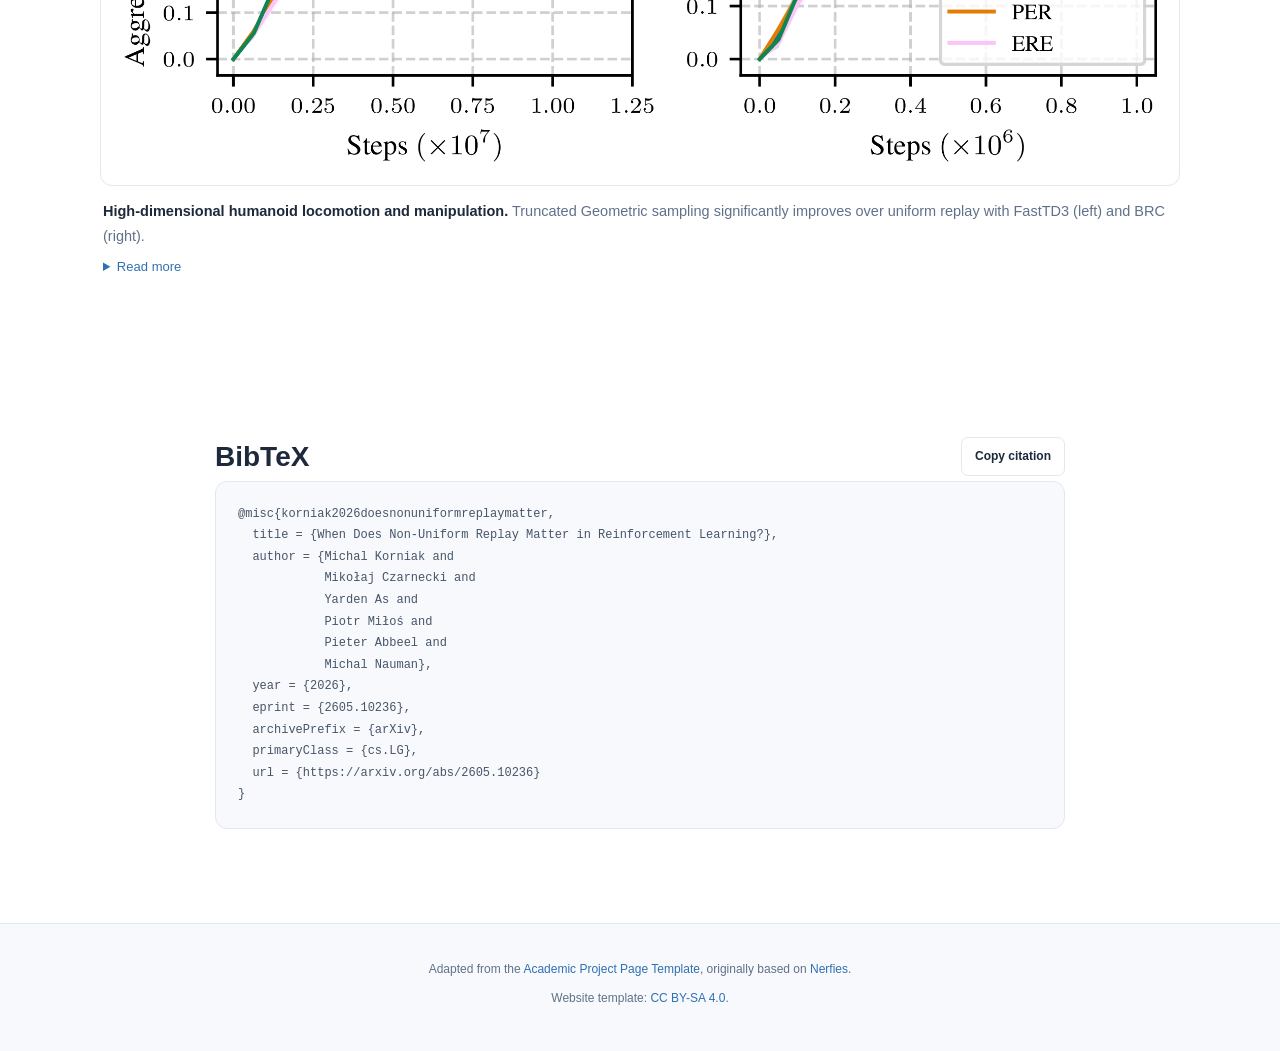
==== commit 6607fff6: "Entropy: TikZ table left, smaller plot right" ====
--- a/gh-pages/index.html
+++ b/gh-pages/index.html
@@ -92,11 +92,7 @@
       <h2 class="section-title" id="entropy-title">Sampling entropy matters</h2>
       <p class="section-lead">Expected recency alone is not enough</p>
       <div class="content tldr-copy"><p>At matched expected recency (μ ≈ 0.85), performance tracks sampling entropy: Truncated Geometric, which has the highest entropy, performs best, while ERE, which has the lowest, falls below the uniform baseline.</p></div>
-      <div class="entropy-table-wrap"><table class="entropy-table"><thead><tr><th>Method</th><th>μ</th><th>Entropy</th><th>AUC gain</th></tr></thead><tbody>
-<tr><td>Truncated Geometric</td><td>0.85</td><td><strong>12.8</strong></td><td><strong>+12.9%</strong></td></tr>
-<tr><td>Uniform FIFO</td><td>0.85</td><td>12.61</td><td>+4.6%</td></tr>
-<tr><td>ERE</td><td>0.85</td><td>12.4</td><td>−41.4%</td></tr></tbody></table><p>AUC gain relative to Uniform (1M).</p></div>
-      <figure class="paper-figure"><a class="figure-link" href="static/figures/entropy.png" data-zoom aria-label="Enlarge: Maximum-entropy frontier for a 1M buffer: Truncated Geometric lies on the frontier, while ERE and Uniform FIFO achieve lower entropy at the same expected recency."><img src="static/figures/entropy.png" alt="Maximum-entropy frontier for a 1M buffer: Truncated Geometric lies on the frontier, while ERE and Uniform FIFO achieve lower entropy at the same expected recency." loading="lazy" decoding="async"><span class="zoom-label" aria-hidden="true">↗ Enlarge figure</span></a><figcaption><strong>Sampling entropy matters.</strong> Truncated Geometric lies on the maximum-entropy frontier.<details class="caption-more"><summary>Read more</summary><p>ERE, Uniform FIFO (300k), and Truncated Geometric are matched to the same expected recency (μ ≈ 0.85), yet AUC gain relative to the Uniform (1M) baseline differs substantially with the sampling entropy. At this μ, ERE has the lowest entropy and falls below the Uniform baseline, while Truncated Geometric, which has the highest entropy, performs best. Interestingly, Uniform FIFO (300k) also outperforms the larger Uniform baseline despite using a smaller buffer. The plot shows the maximum-entropy frontier for a 1M buffer: among all discrete replay sampling distributions with fixed expected recency, the Truncated Geometric distribution achieves the highest possible sampling entropy. The shaded region above the curve is infeasible. ERE and Uniform FIFO trace lower-entropy tradeoffs across hyperparameter settings, so they obtain recency less efficiently than Truncated Geometric.</p></details></figcaption></figure>
+      <figure class="paper-figure entropy-figure"><div class="entropy-row"><img class="entropy-table-img" src="static/figures/entropy-table.png" alt="Table: at matched expected recency 0.85, Truncated Geometric has entropy 12.8 and +12.9% AUC gain, Uniform FIFO 12.61 and +4.6%, ERE 12.4 and −41.4%." loading="lazy" decoding="async"><a class="figure-link" href="static/figures/entropy.png" data-zoom aria-label="Enlarge: Maximum-entropy frontier for a 1M buffer: Truncated Geometric lies on the frontier, while ERE and Uniform FIFO achieve lower entropy at the same expected recency."><img src="static/figures/entropy.png" alt="Maximum-entropy frontier for a 1M buffer: Truncated Geometric lies on the frontier, while ERE and Uniform FIFO achieve lower entropy at the same expected recency." loading="lazy" decoding="async"><span class="zoom-label" aria-hidden="true">↗ Enlarge figure</span></a></div><figcaption><strong>Sampling entropy matters.</strong> Truncated Geometric lies on the maximum-entropy frontier.<details class="caption-more"><summary>Read more</summary><p>ERE, Uniform FIFO (300k), and Truncated Geometric are matched to the same expected recency (μ ≈ 0.85), yet AUC gain relative to the Uniform (1M) baseline differs substantially with the sampling entropy. At this μ, ERE has the lowest entropy and falls below the Uniform baseline, while Truncated Geometric, which has the highest entropy, performs best. Interestingly, Uniform FIFO (300k) also outperforms the larger Uniform baseline despite using a smaller buffer. The plot shows the maximum-entropy frontier for a 1M buffer: among all discrete replay sampling distributions with fixed expected recency, the Truncated Geometric distribution achieves the highest possible sampling entropy. The shaded region above the curve is infeasible. ERE and Uniform FIFO trace lower-entropy tradeoffs across hyperparameter settings, so they obtain recency less efficiently than Truncated Geometric.</p></details></figcaption></figure>
     </div>
   </section>
 
--- a/gh-pages/static/css/index.css
+++ b/gh-pages/static/css/index.css
@@ -1134,27 +1134,22 @@
 .caption-more p {
   margin: 8px 0 0;
 }
-.entropy-table-wrap {
-  margin: 0 auto 24px;
-  max-width: 560px;
-  text-align: center;
-  font-size: 0.9rem;
-}
-.entropy-table {
+.entropy-row {
+  display: grid;
+  grid-template-columns: 1.15fr 1fr;
+  gap: 20px;
+  align-items: center;
+}
+.entropy-table-img {
   width: 100%;
-  border-collapse: collapse;
-  margin-bottom: 6px;
-}
-.entropy-table th, .entropy-table td {
-  padding: 6px 12px;
-  text-align: right;
-}
-.entropy-table th:first-child, .entropy-table td:first-child {
-  text-align: left;
-}
-.entropy-table thead tr, .entropy-table tbody tr:last-child {
-  border-bottom: 2px solid currentColor;
-}
-.entropy-table thead tr {
-  border-top: 2px solid currentColor;
-}
+  height: auto;
+  background: white;
+  border: 1px solid var(--line);
+  border-radius: var(--radius);
+  padding: 16px;
+}
+@media (max-width: 650px) {
+  .entropy-row {
+    grid-template-columns: 1fr;
+  }
+}
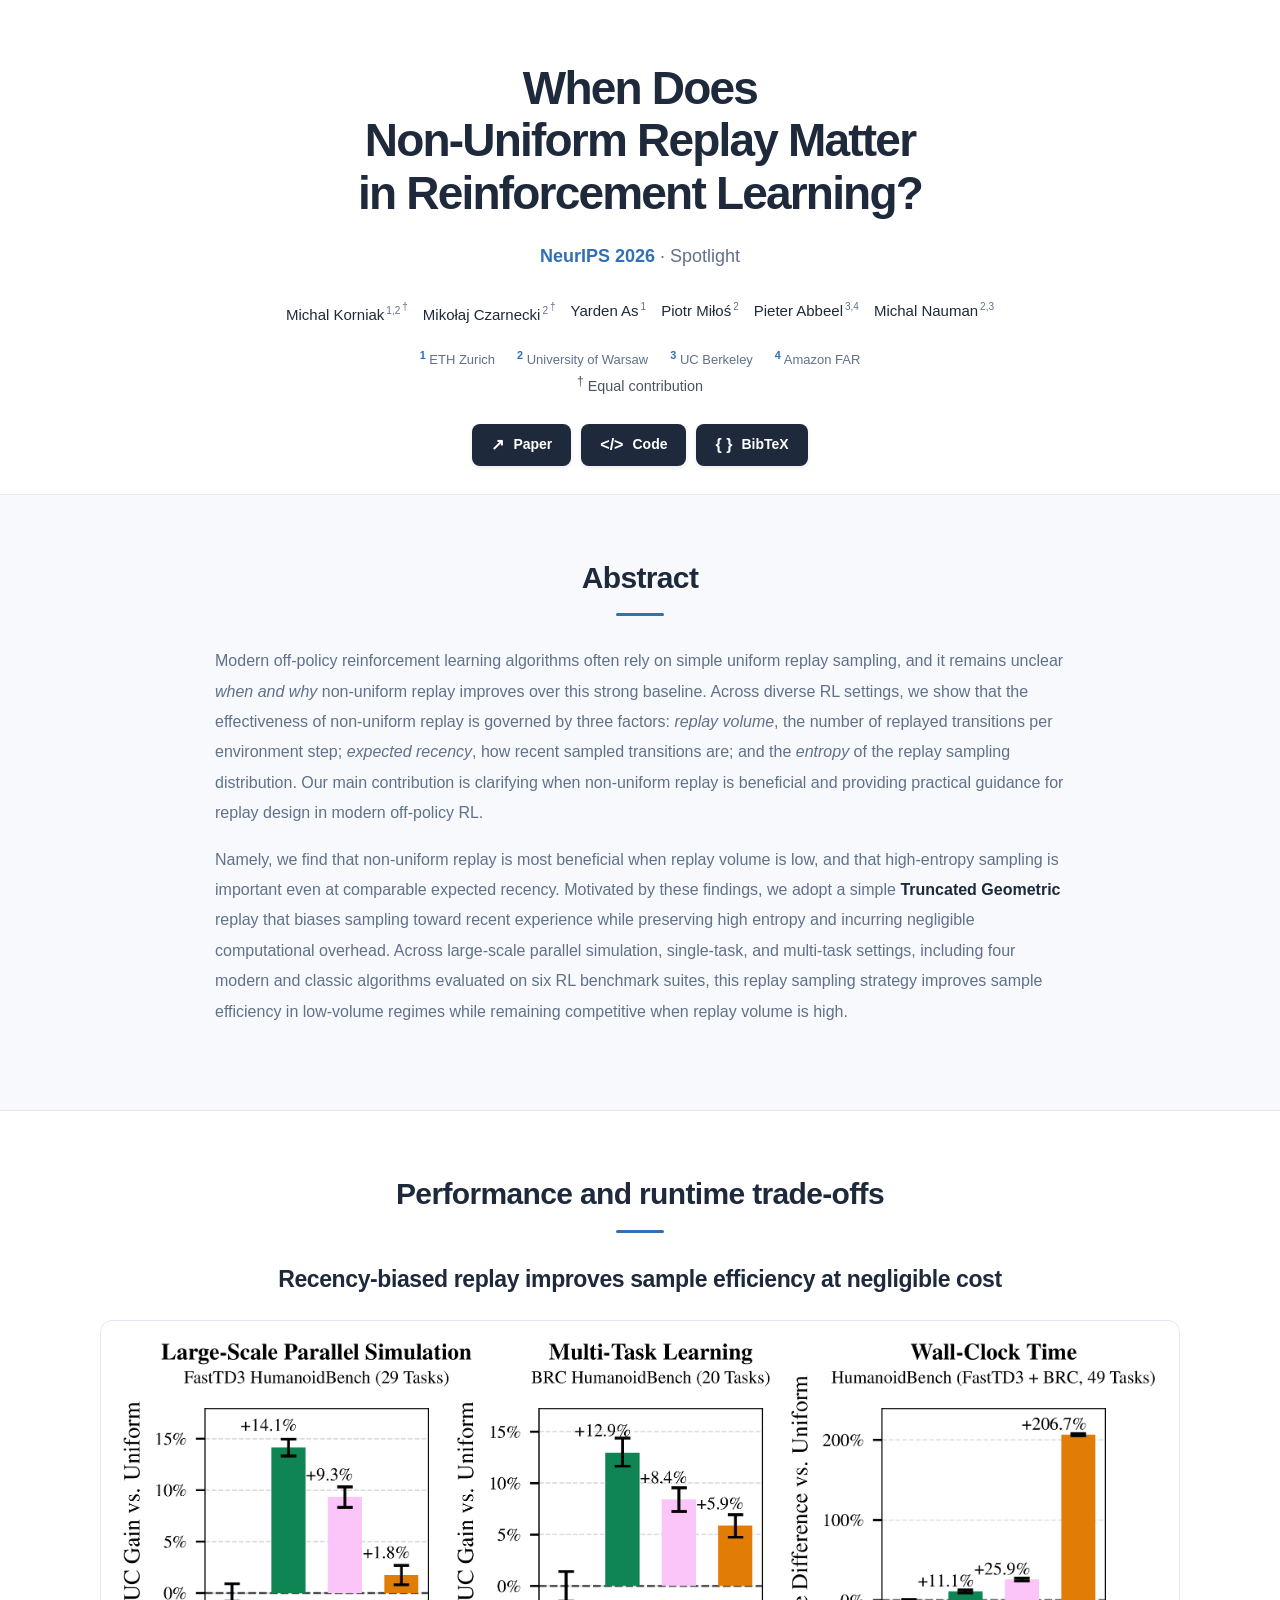
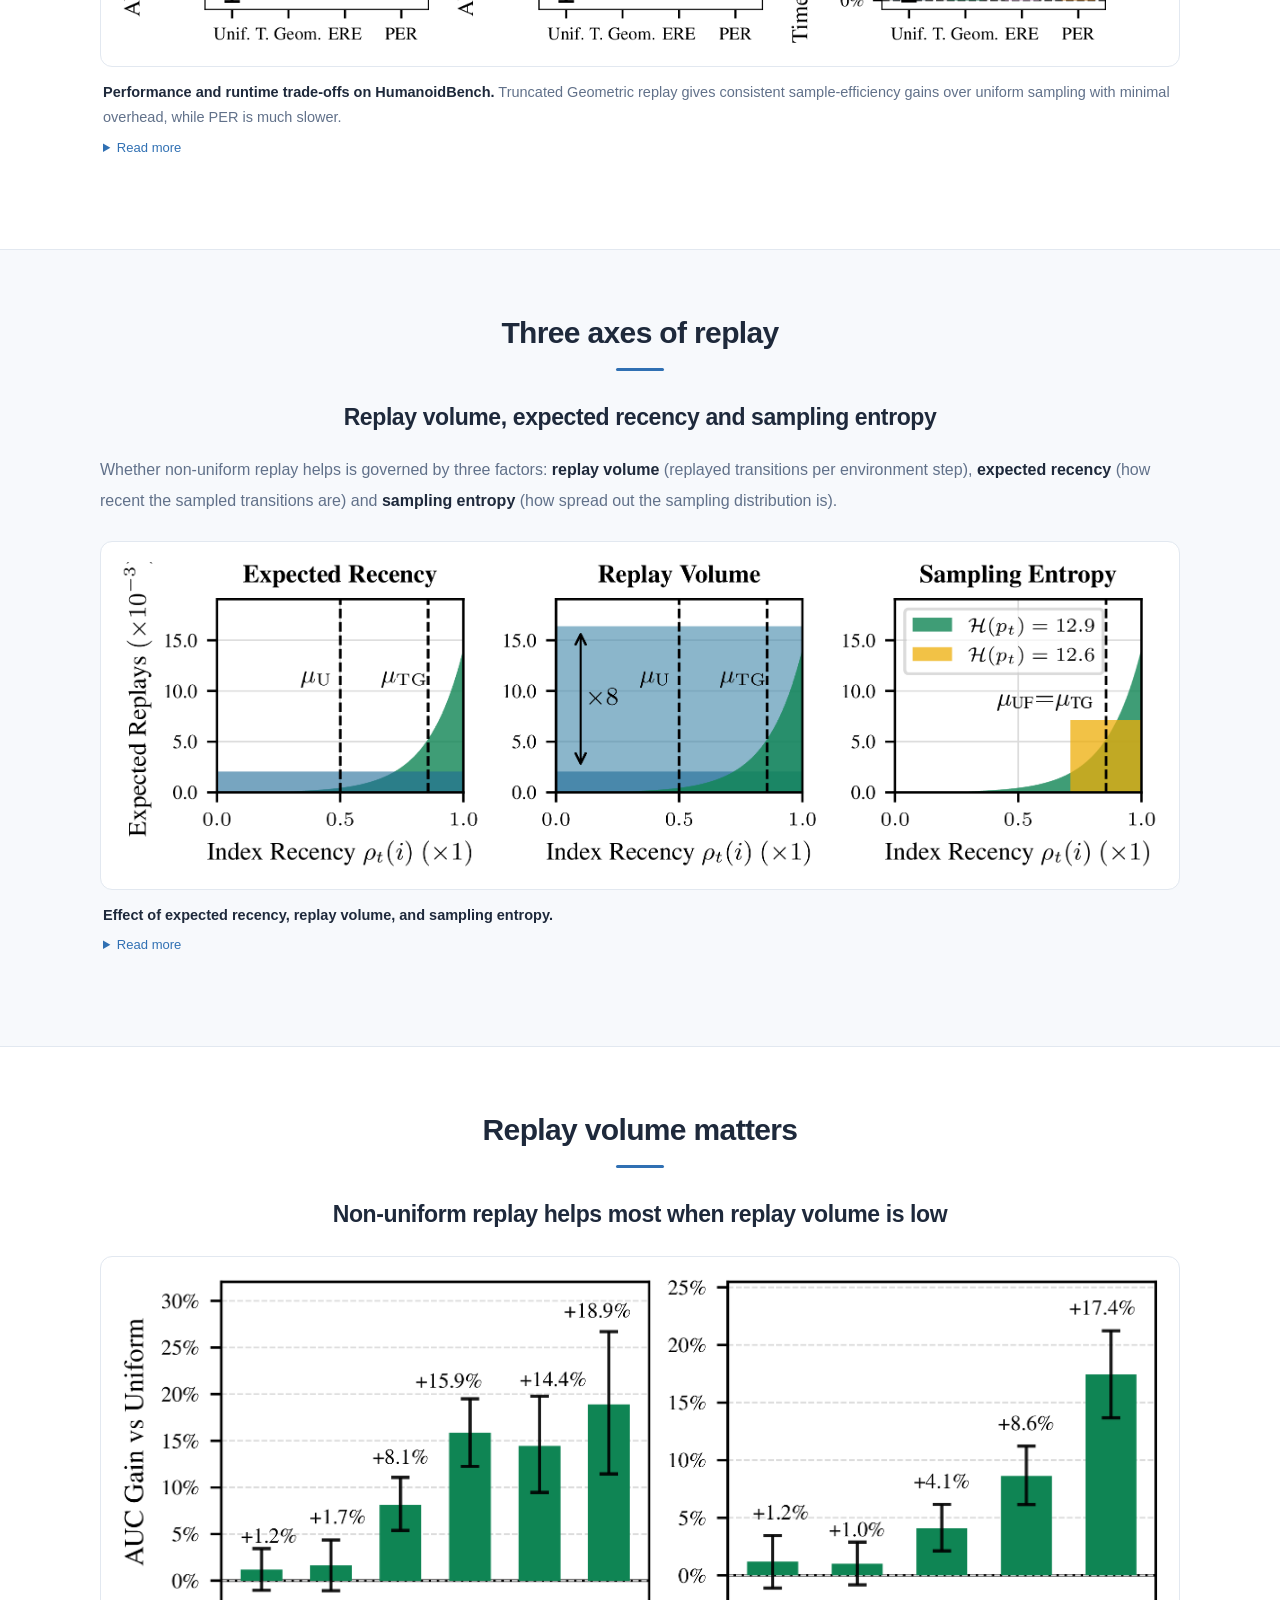
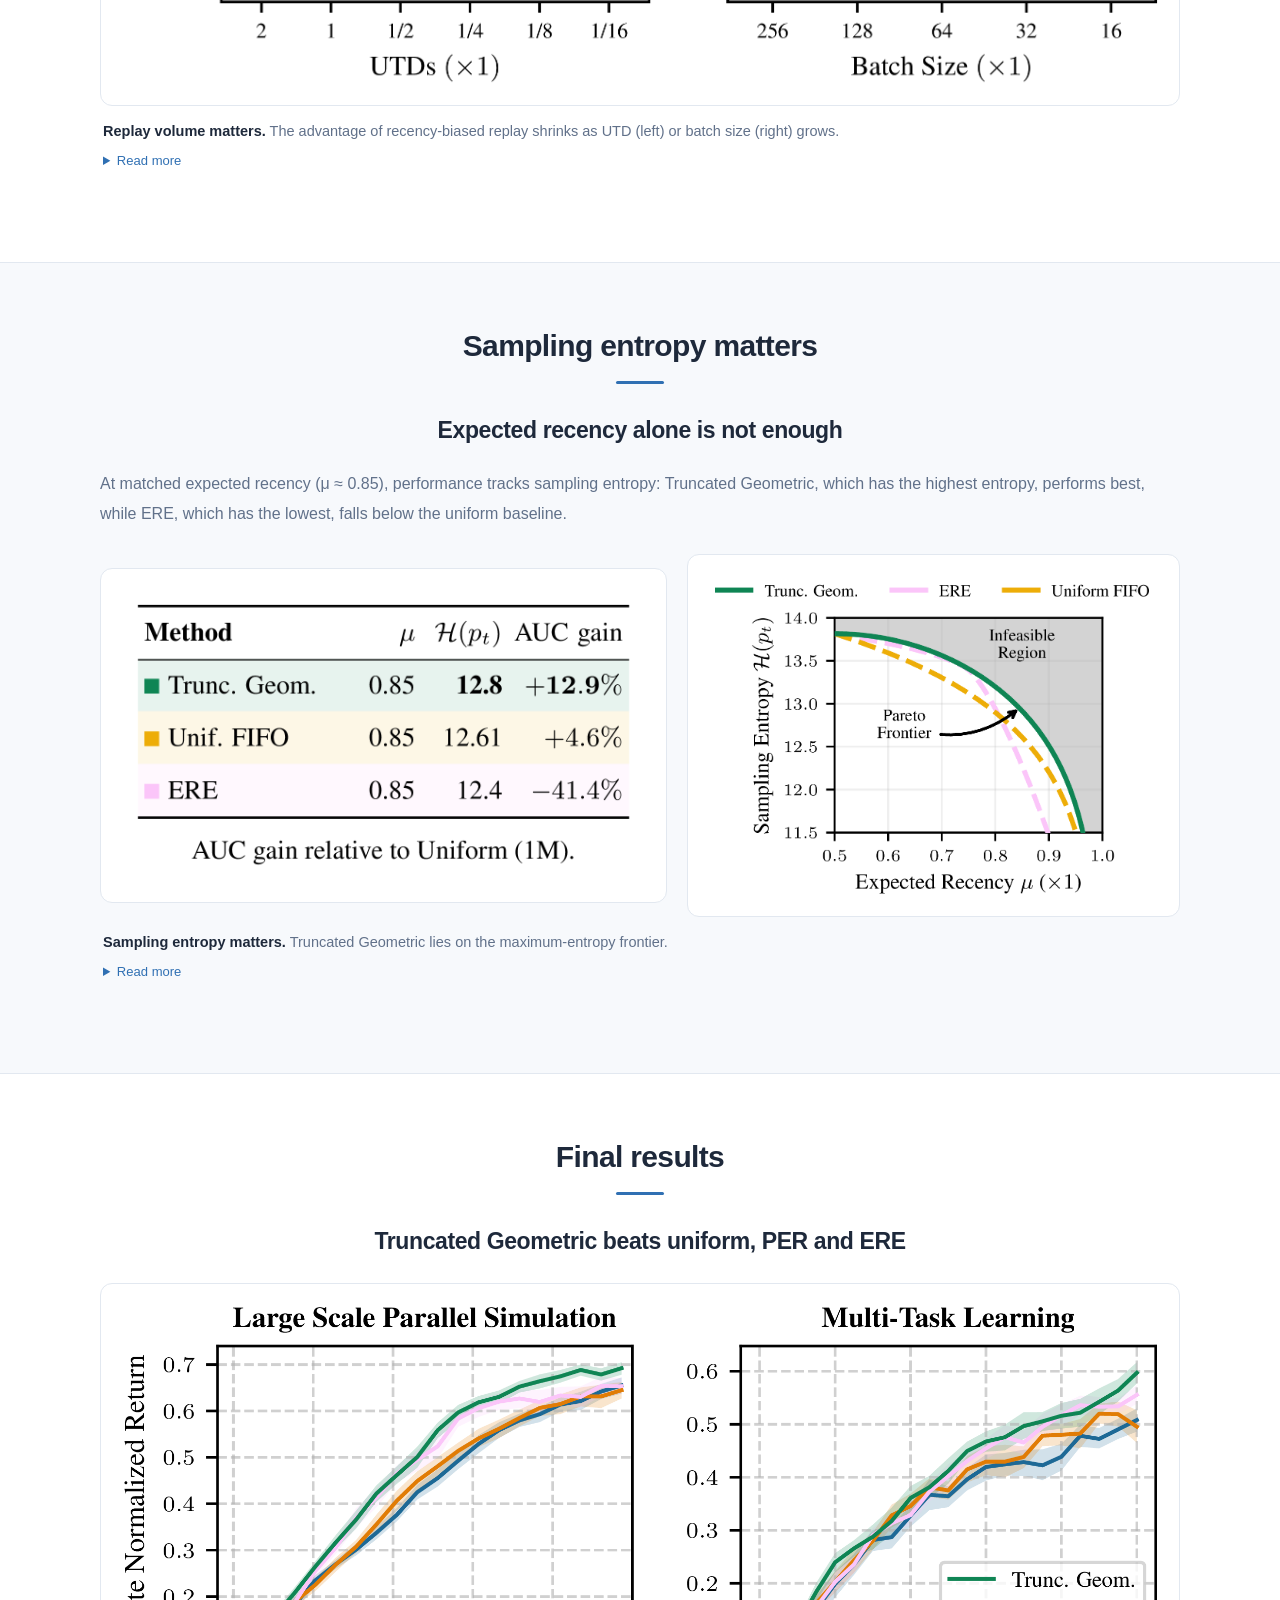
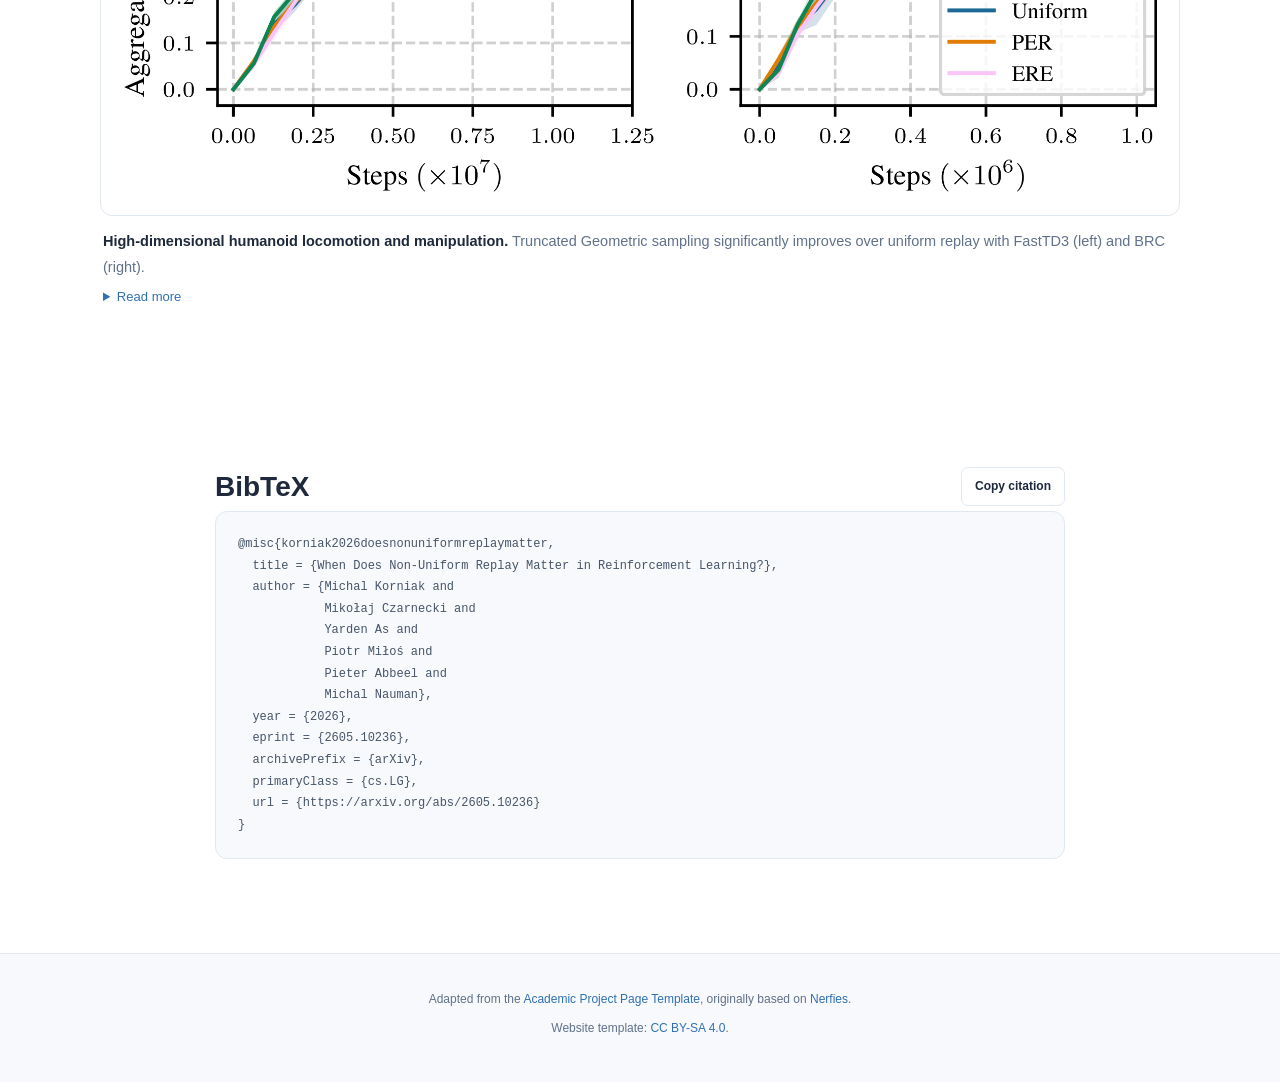
==== commit 9bf3aa6b: "Update abstract" ====
--- a/gh-pages/index.html
+++ b/gh-pages/index.html
@@ -56,8 +56,8 @@
     <div class="container reading-width">
       <h2 class="section-title" id="abstract-title">Abstract</h2>
       <div class="content tldr-copy">
-        <p>Modern off-policy reinforcement learning algorithms often rely on simple uniform replay sampling, and it remains unclear when and why non-uniform replay improves over this strong baseline. Across diverse RL settings, we show that the effectiveness of non-uniform replay is governed by three factors: <strong>replay volume</strong>, the number of replayed transitions per environment step; <strong>expected recency</strong>, how recent sampled transitions are; and the <strong>entropy</strong> of the replay sampling distribution.</p>
-        <p>Non-uniform replay is most beneficial when replay volume is low, and high-entropy sampling is important even at comparable expected recency. Motivated by these findings, we adopt a simple <strong>Truncated Geometric</strong> replay that biases sampling toward recent experience while preserving high entropy and incurring negligible computational overhead. Across large-scale parallel simulation, single-task, and multi-task settings, including three modern algorithms evaluated on five RL benchmark suites, it improves sample efficiency in low-volume regimes while remaining competitive when replay volume is high.</p>
+        <p>Modern off-policy reinforcement learning algorithms often rely on simple uniform replay sampling, and it remains unclear <em>when and why</em> non-uniform replay improves over this strong baseline. Across diverse RL settings, we show that the effectiveness of non-uniform replay is governed by three factors: <em>replay volume</em>, the number of replayed transitions per environment step; <em>expected recency</em>, how recent sampled transitions are; and the <em>entropy</em> of the replay sampling distribution. Our main contribution is clarifying when non-uniform replay is beneficial and providing practical guidance for replay design in modern off-policy RL.</p>
+        <p>Namely, we find that non-uniform replay is most beneficial when replay volume is low, and that high-entropy sampling is important even at comparable expected recency. Motivated by these findings, we adopt a simple <strong>Truncated Geometric</strong> replay that biases sampling toward recent experience while preserving high entropy and incurring negligible computational overhead. Across large-scale parallel simulation, single-task, and multi-task settings, including four modern and classic algorithms evaluated on six RL benchmark suites, this replay sampling strategy improves sample efficiency in low-volume regimes while remaining competitive when replay volume is high.</p>
       </div>
     </div>
   </section>
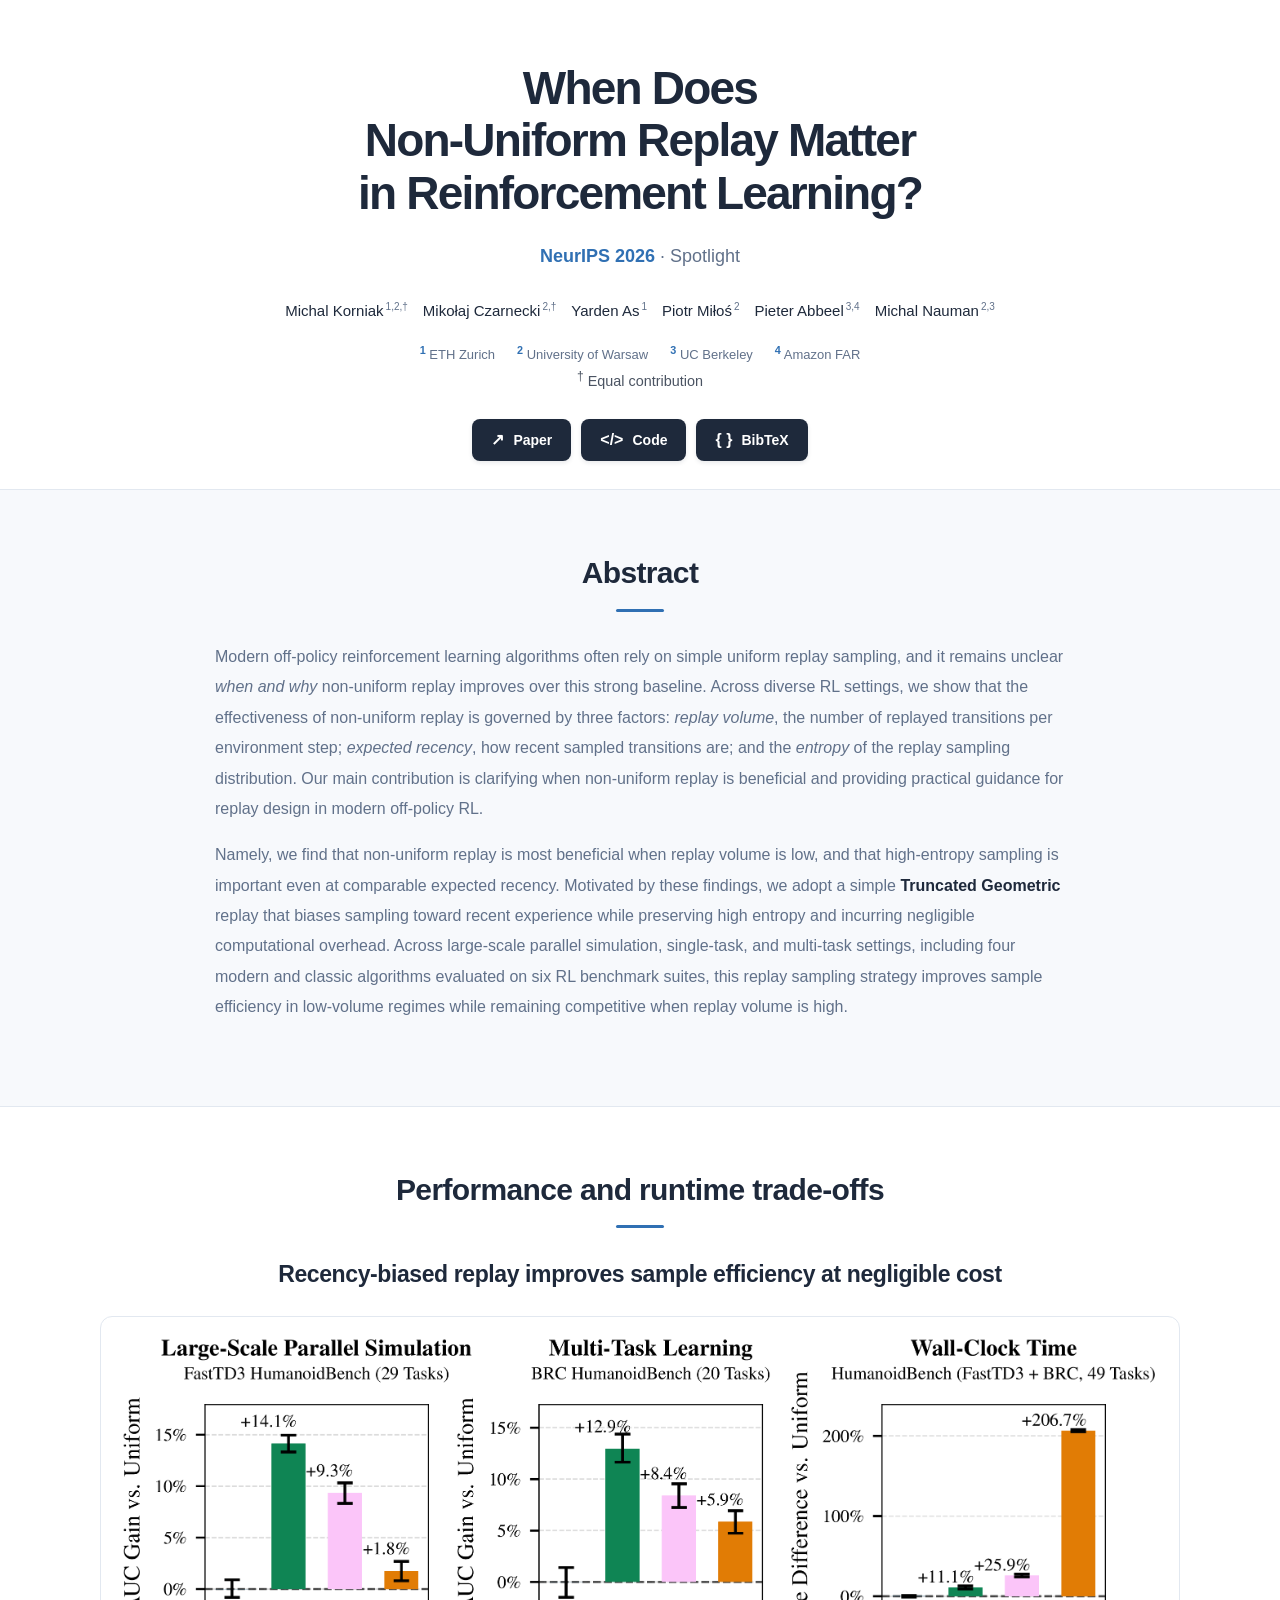
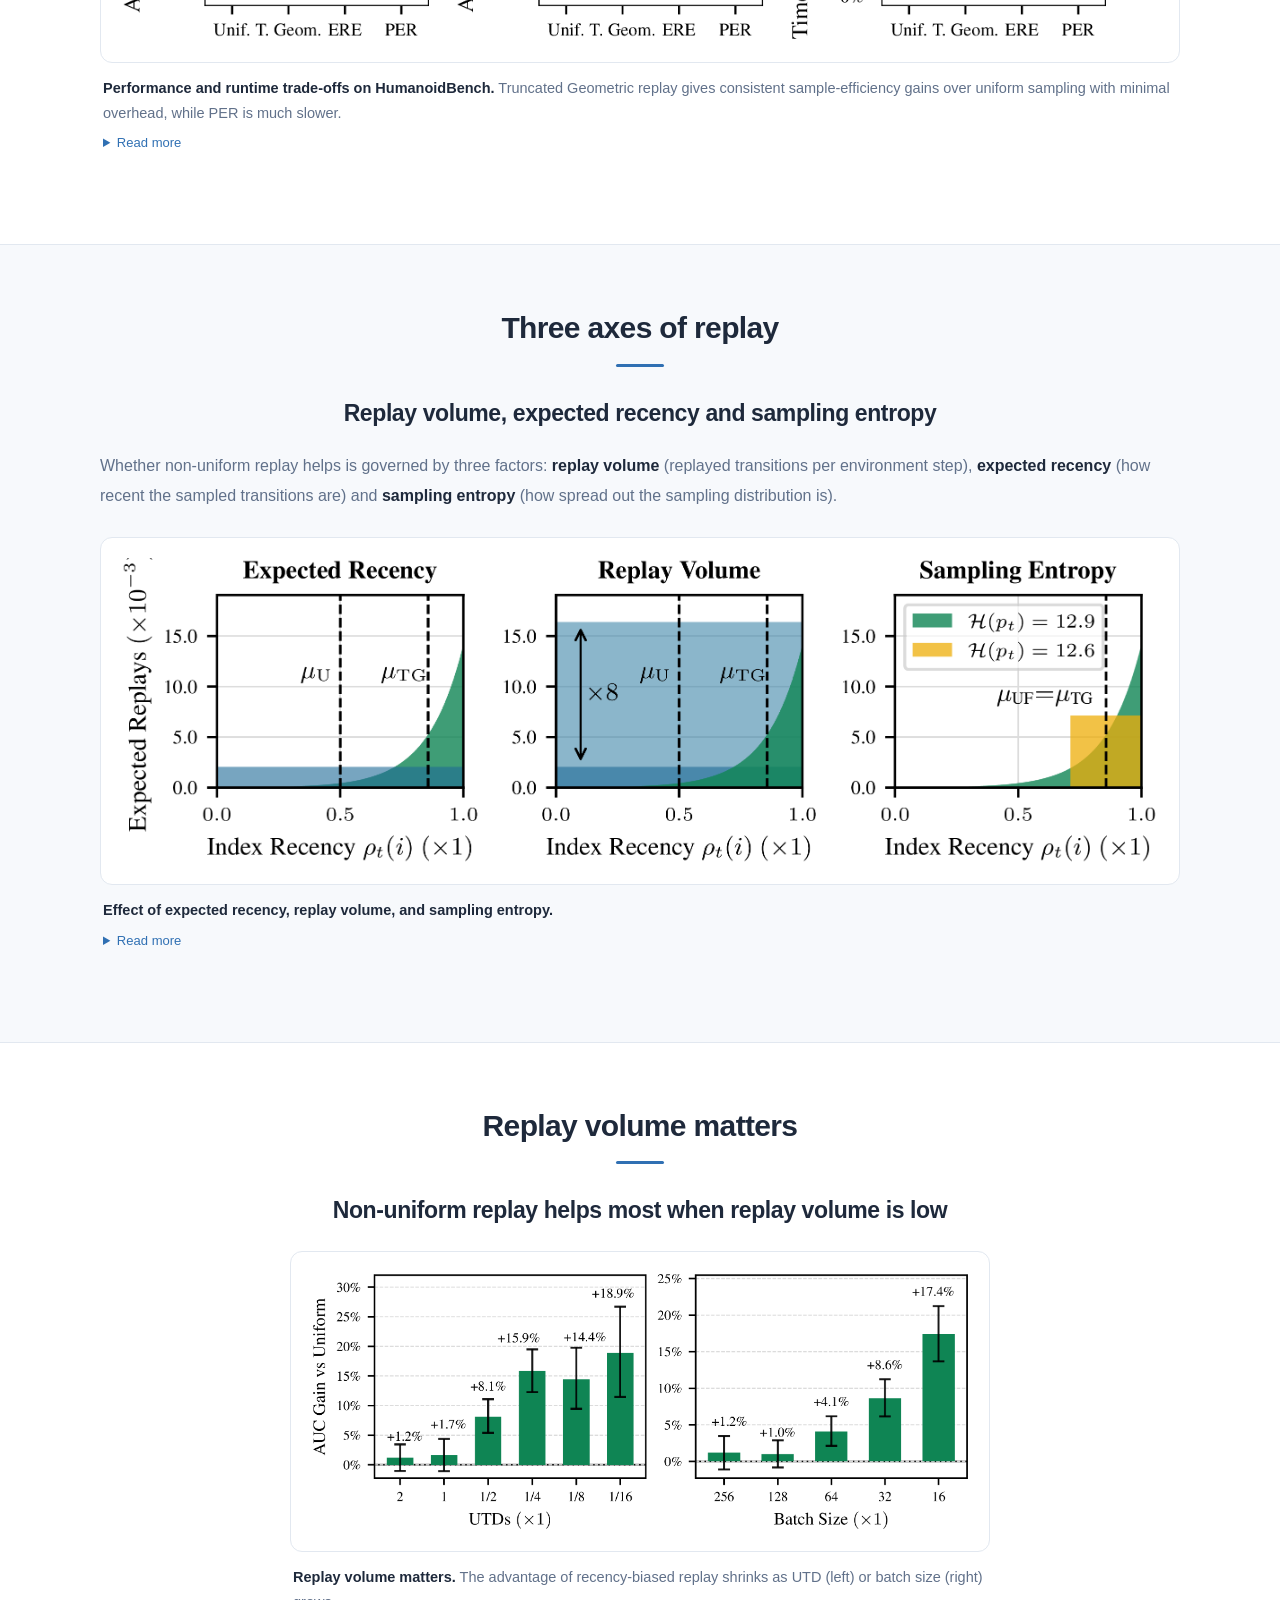
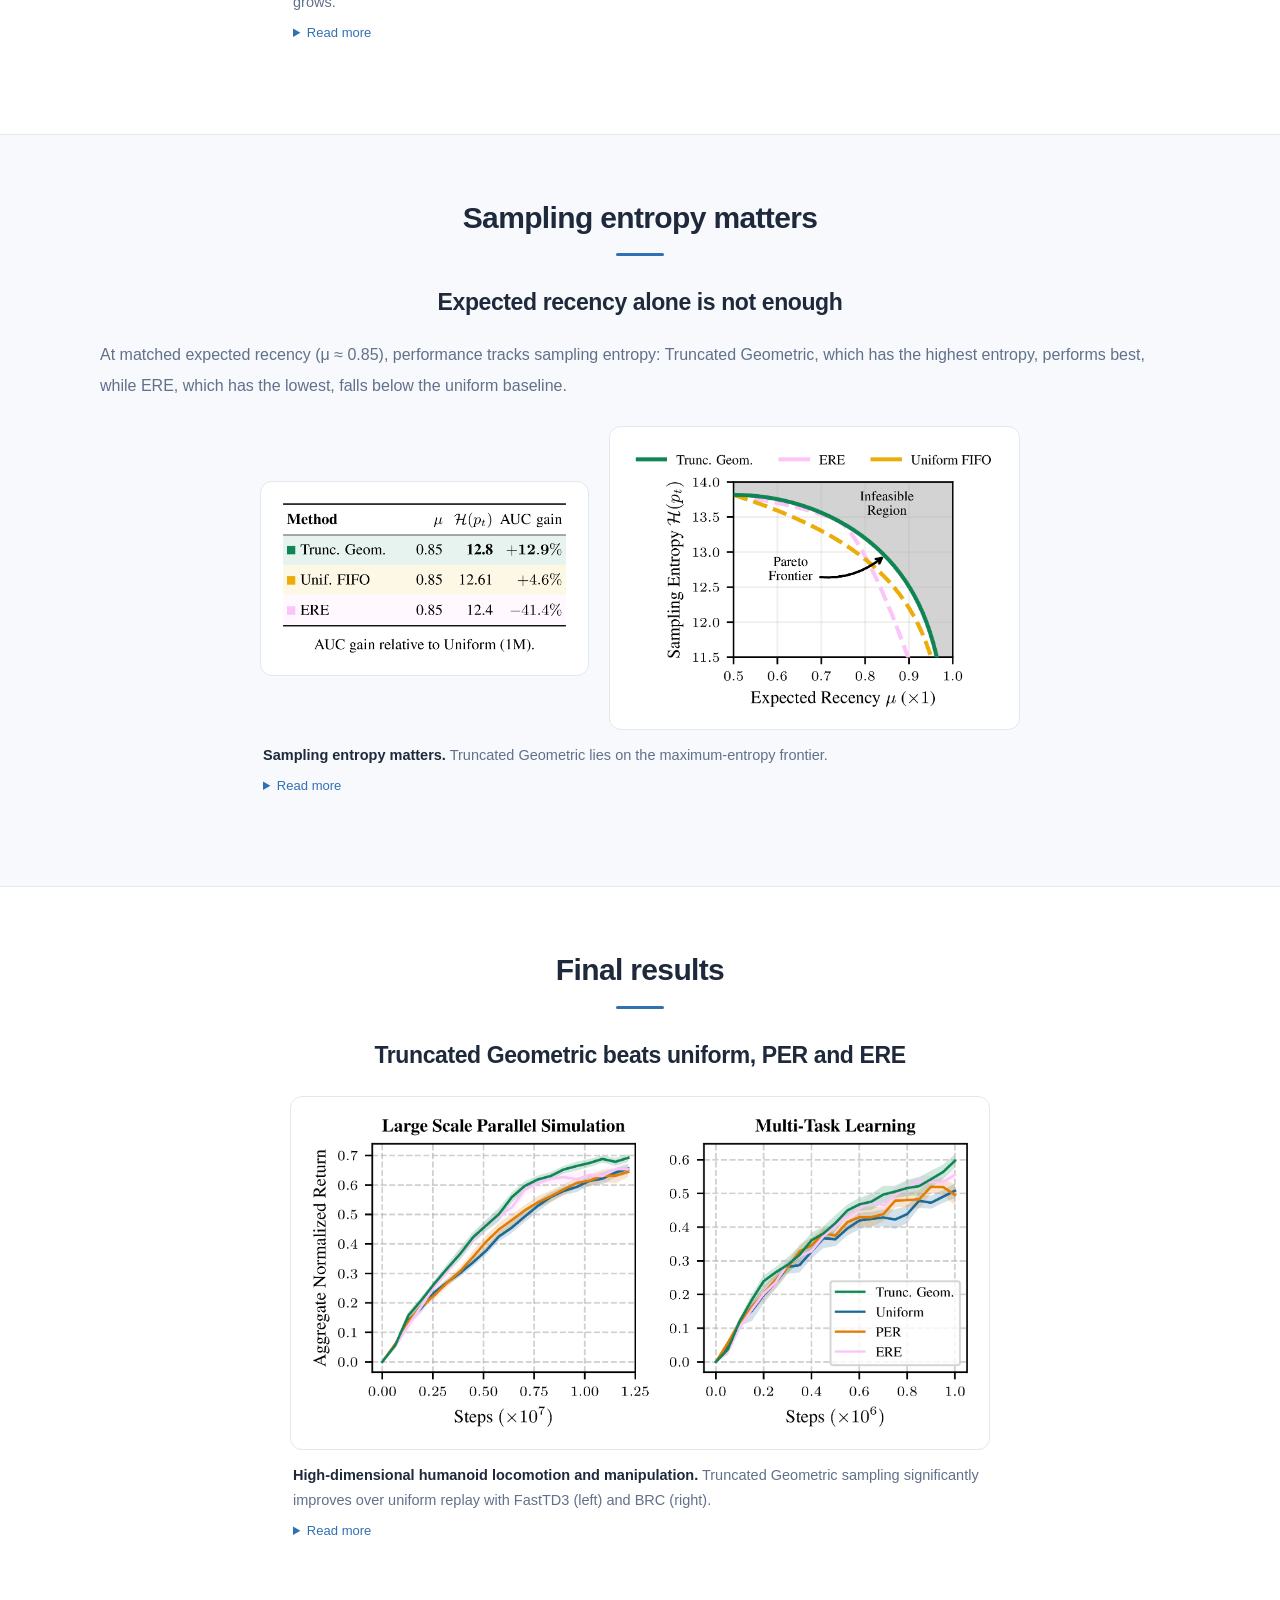
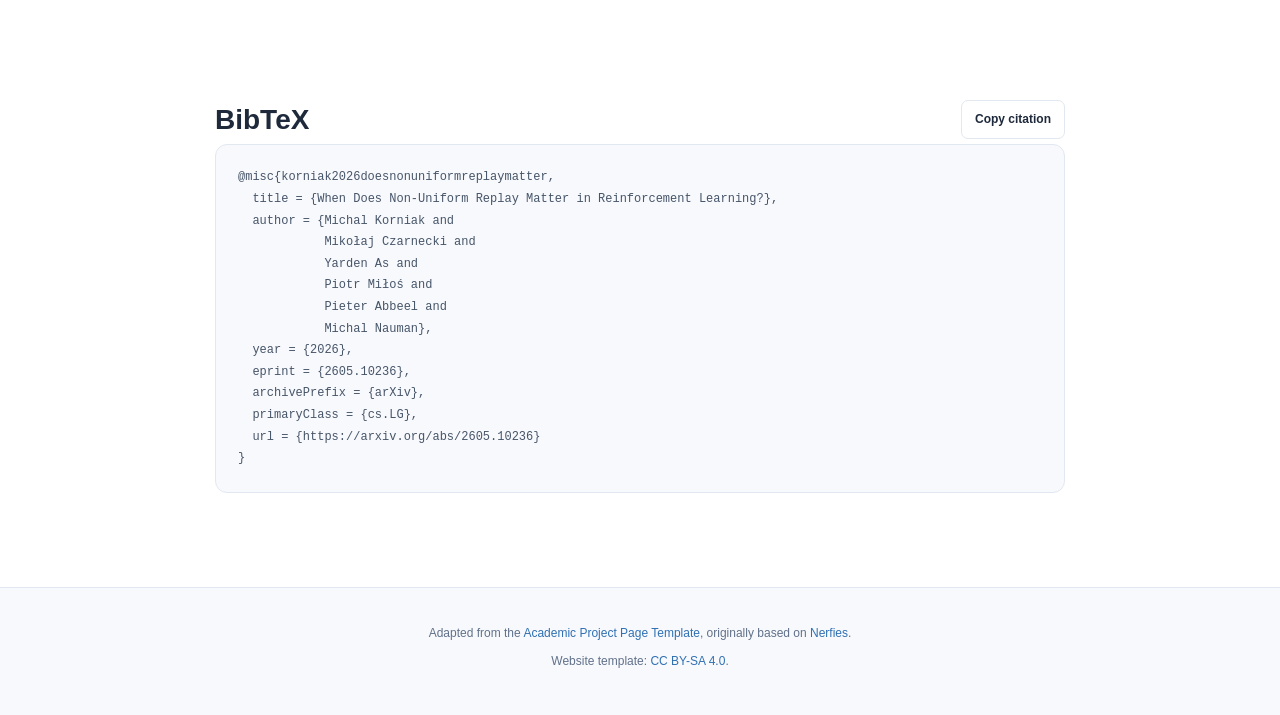
==== commit 1b84bac3: "Fix author superscript alignment" ====
--- a/gh-pages/index.html
+++ b/gh-pages/index.html
@@ -32,8 +32,8 @@
       <div class="container is-max-desktop has-text-centered">
         <h1 class="title is-1 publication-title" id="paper-title">When Does <span>Non-Uniform Replay Matter</span> in Reinforcement Learning?</h1>
         <p class="publication-venue">NeurIPS 2026 <span>· Spotlight</span></p>
-        <div class="publication-authors"><span class="author">Michal Korniak<sup>1,2<sup>†</sup></sup></span>
-<span class="author">Mikołaj Czarnecki<sup>2<sup>†</sup></sup></span>
+        <div class="publication-authors"><span class="author">Michal Korniak<sup>1,2,†</sup></span>
+<span class="author">Mikołaj Czarnecki<sup>2,†</sup></span>
 <span class="author">Yarden As<sup>1</sup></span>
 <span class="author">Piotr Miłoś<sup>2</sup></span>
 <span class="author">Pieter Abbeel<sup>3,4</sup></span>
--- a/gh-pages/static/css/index.css
+++ b/gh-pages/static/css/index.css
@@ -1153,3 +1153,25 @@
     grid-template-columns: 1fr;
   }
 }
+
+#utd .paper-figure,
+#results .paper-figure {
+  max-width: 700px;
+  margin-left: auto;
+  margin-right: auto;
+}
+#entropy .entropy-figure {
+  max-width: 760px;
+  margin-left: auto;
+  margin-right: auto;
+}
+.entropy-row {
+  grid-template-columns: 0.8fr 1fr;
+}
+.entropy-table-img {
+  padding: 10px;
+}
+
+.author sup {
+  line-height: 0;
+}
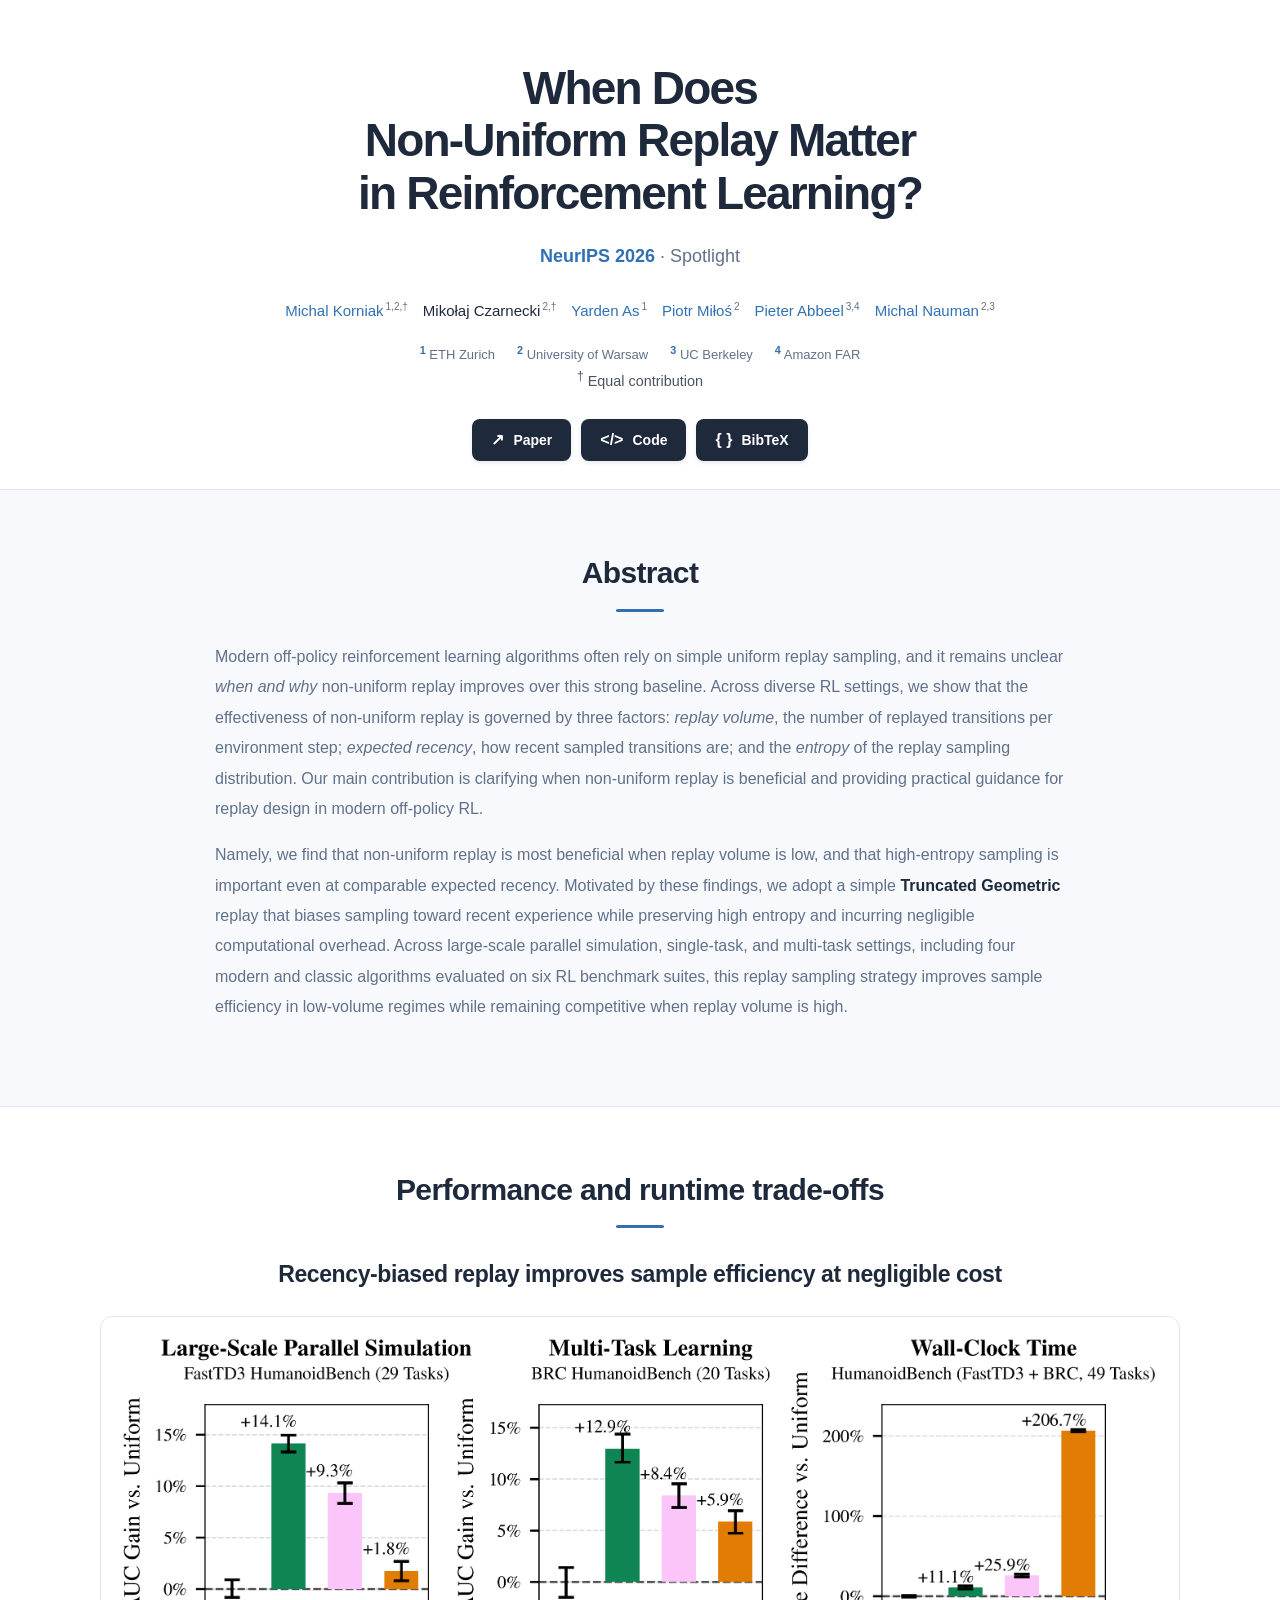
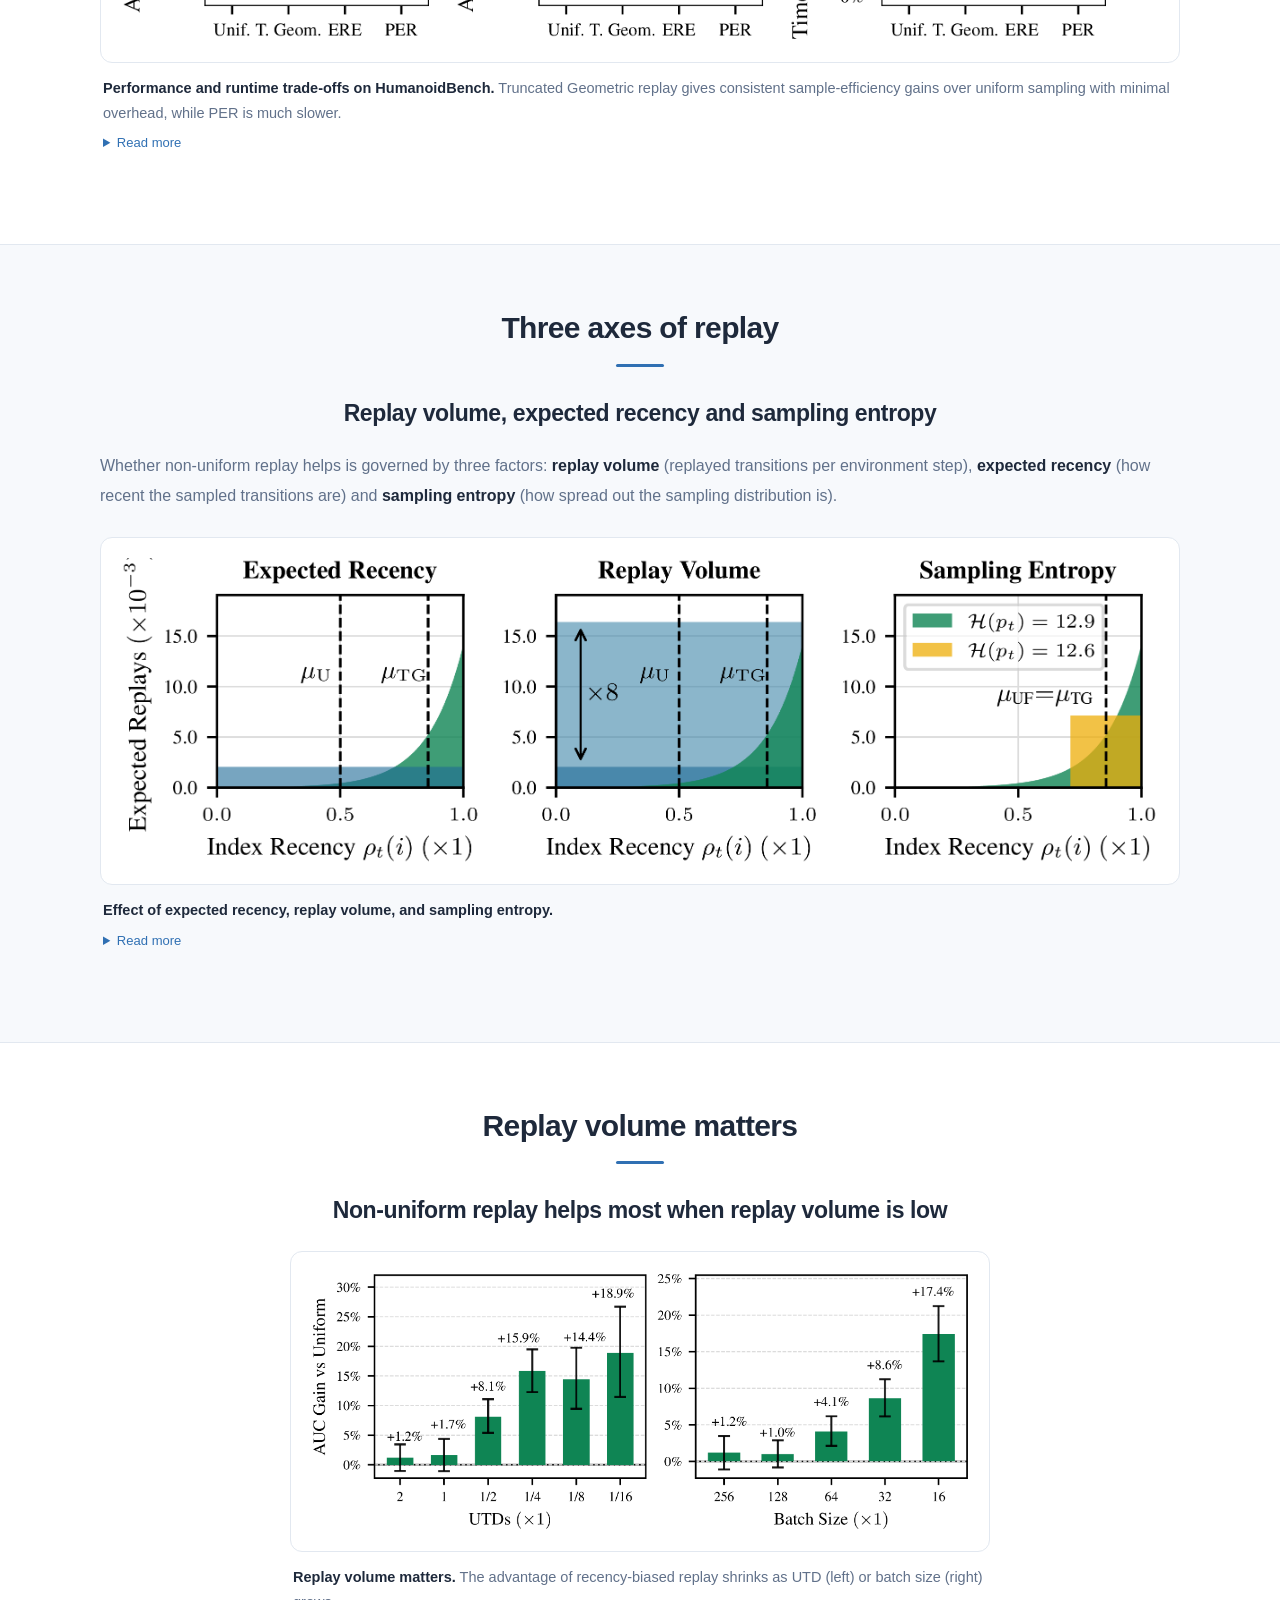
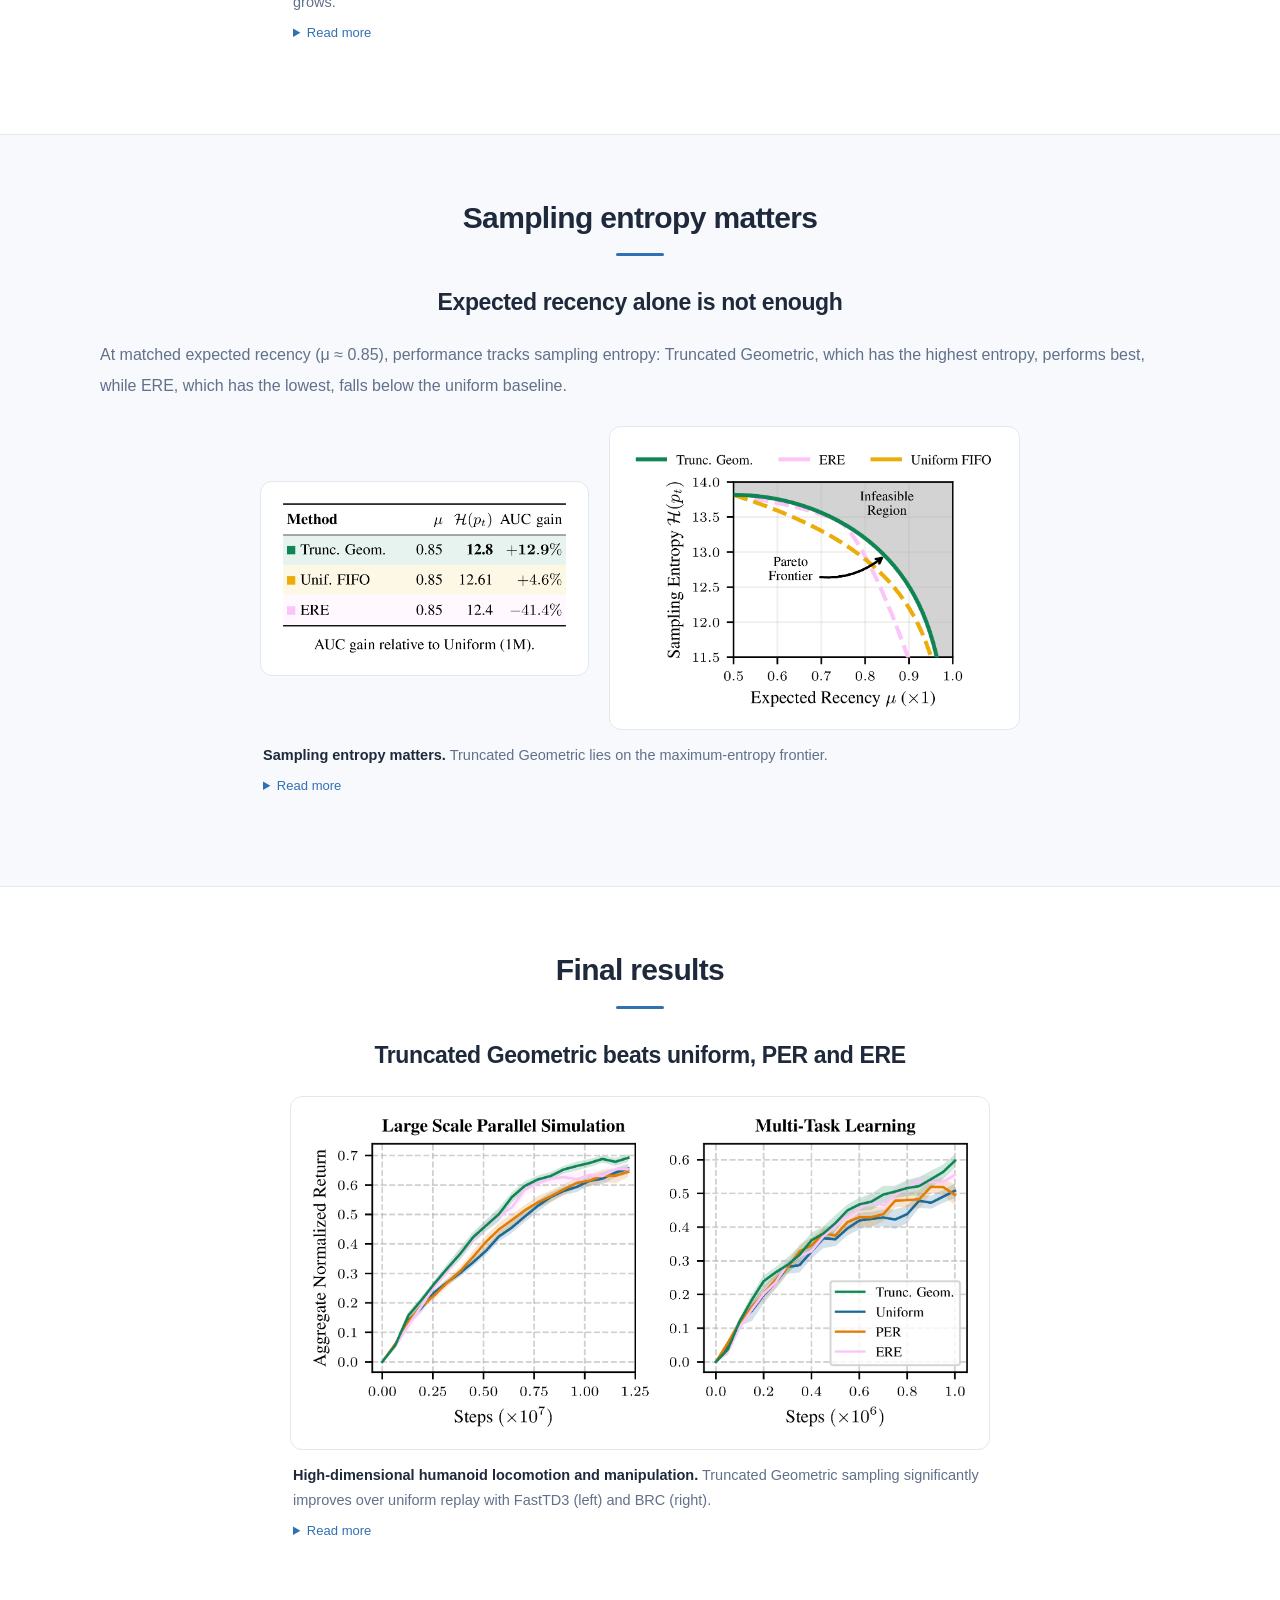
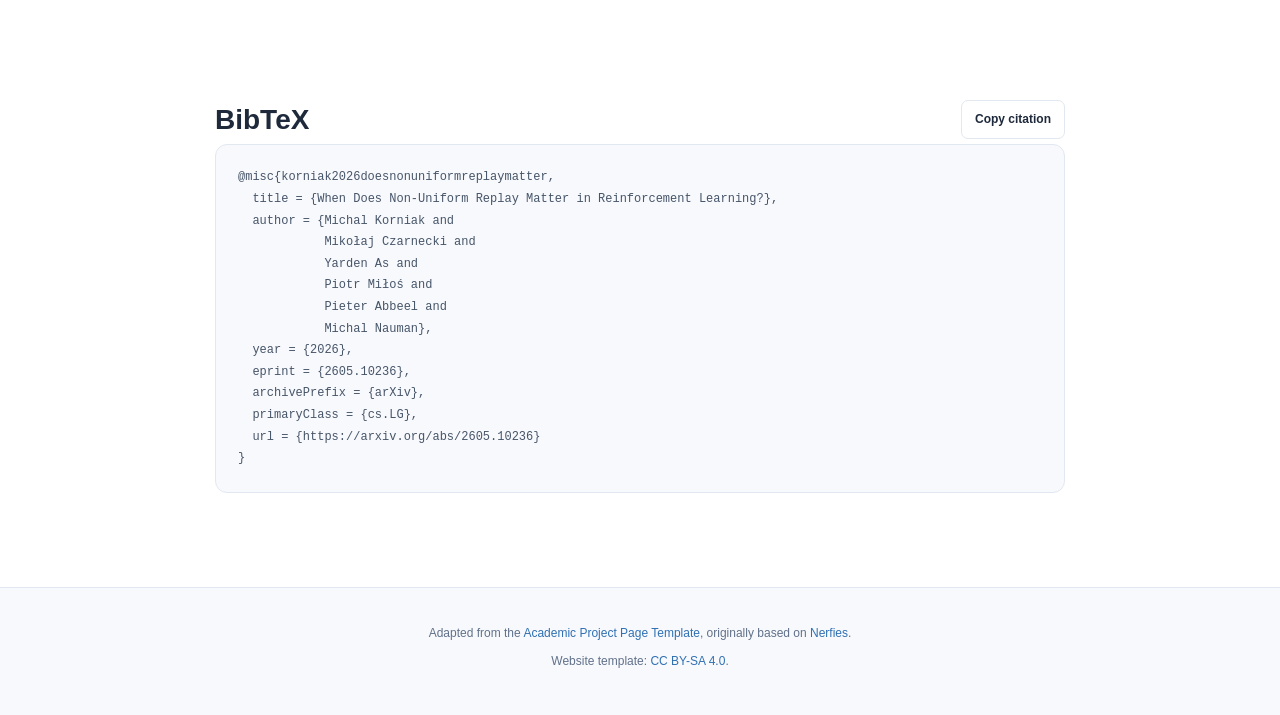
==== commit ed2b85ed: "Link authors to Google Scholar" ====
--- a/gh-pages/index.html
+++ b/gh-pages/index.html
@@ -32,12 +32,12 @@
       <div class="container is-max-desktop has-text-centered">
         <h1 class="title is-1 publication-title" id="paper-title">When Does <span>Non-Uniform Replay Matter</span> in Reinforcement Learning?</h1>
         <p class="publication-venue">NeurIPS 2026 <span>· Spotlight</span></p>
-        <div class="publication-authors"><span class="author">Michal Korniak<sup>1,2,†</sup></span>
+        <div class="publication-authors"><span class="author"><a href="https://scholar.google.com/citations?user=Yi5a9uAAAAAJ&hl=en">Michal Korniak</a><sup>1,2,†</sup></span>
 <span class="author">Mikołaj Czarnecki<sup>2,†</sup></span>
-<span class="author">Yarden As<sup>1</sup></span>
-<span class="author">Piotr Miłoś<sup>2</sup></span>
-<span class="author">Pieter Abbeel<sup>3,4</sup></span>
-<span class="author">Michal Nauman<sup>2,3</sup></span></div>
+<span class="author"><a href="https://scholar.google.com/citations?user=Z0qGI_kAAAAJ&hl=en">Yarden As</a><sup>1</sup></span>
+<span class="author"><a href="https://scholar.google.com/citations?user=Se68XecAAAAJ&hl=en">Piotr Miłoś</a><sup>2</sup></span>
+<span class="author"><a href="https://scholar.google.com/citations?user=vtwH6GkAAAAJ&hl=en">Pieter Abbeel</a><sup>3,4</sup></span>
+<span class="author"><a href="https://scholar.google.com/citations?user=GnEVRtQAAAAJ&hl=en">Michal Nauman</a><sup>2,3</sup></span></div>
         <div class="affiliations"><ol><li><sup>1</sup> ETH Zurich</li>
 <li><sup>2</sup> University of Warsaw</li>
 <li><sup>3</sup> UC Berkeley</li>
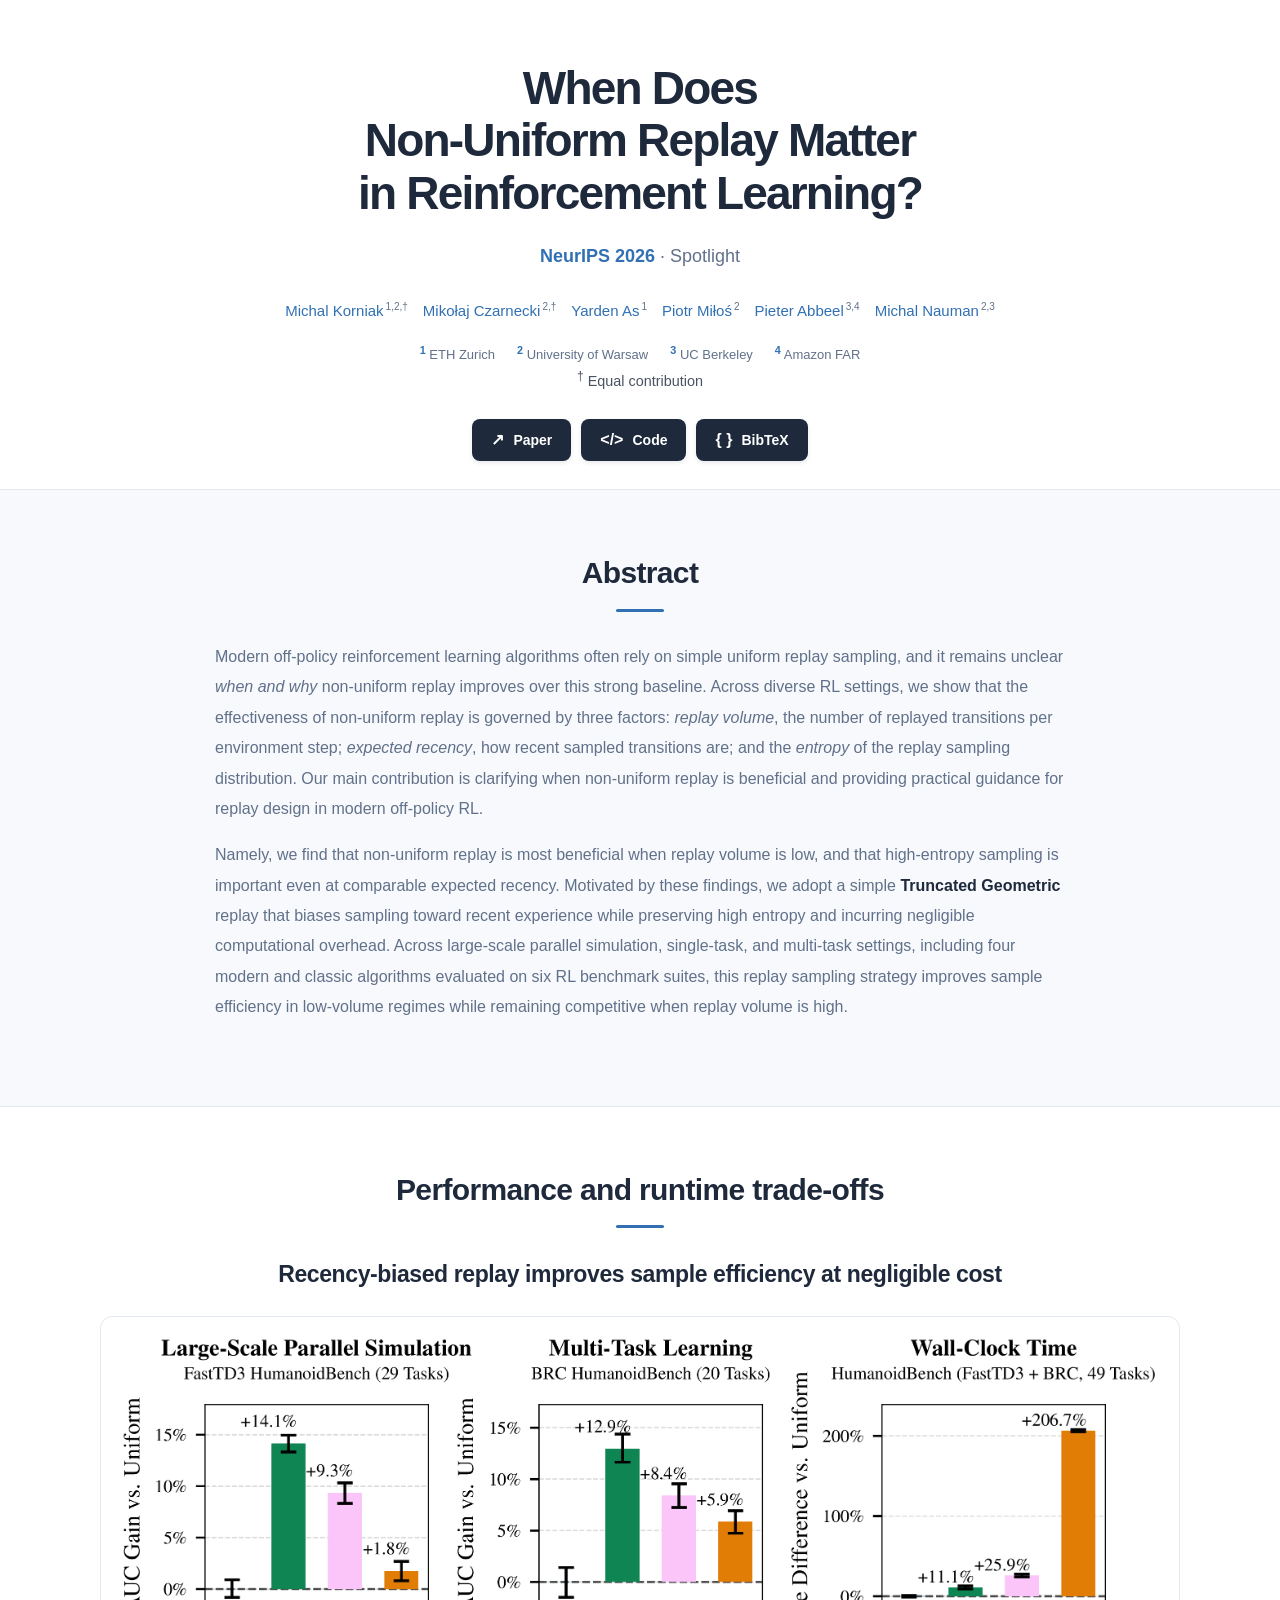
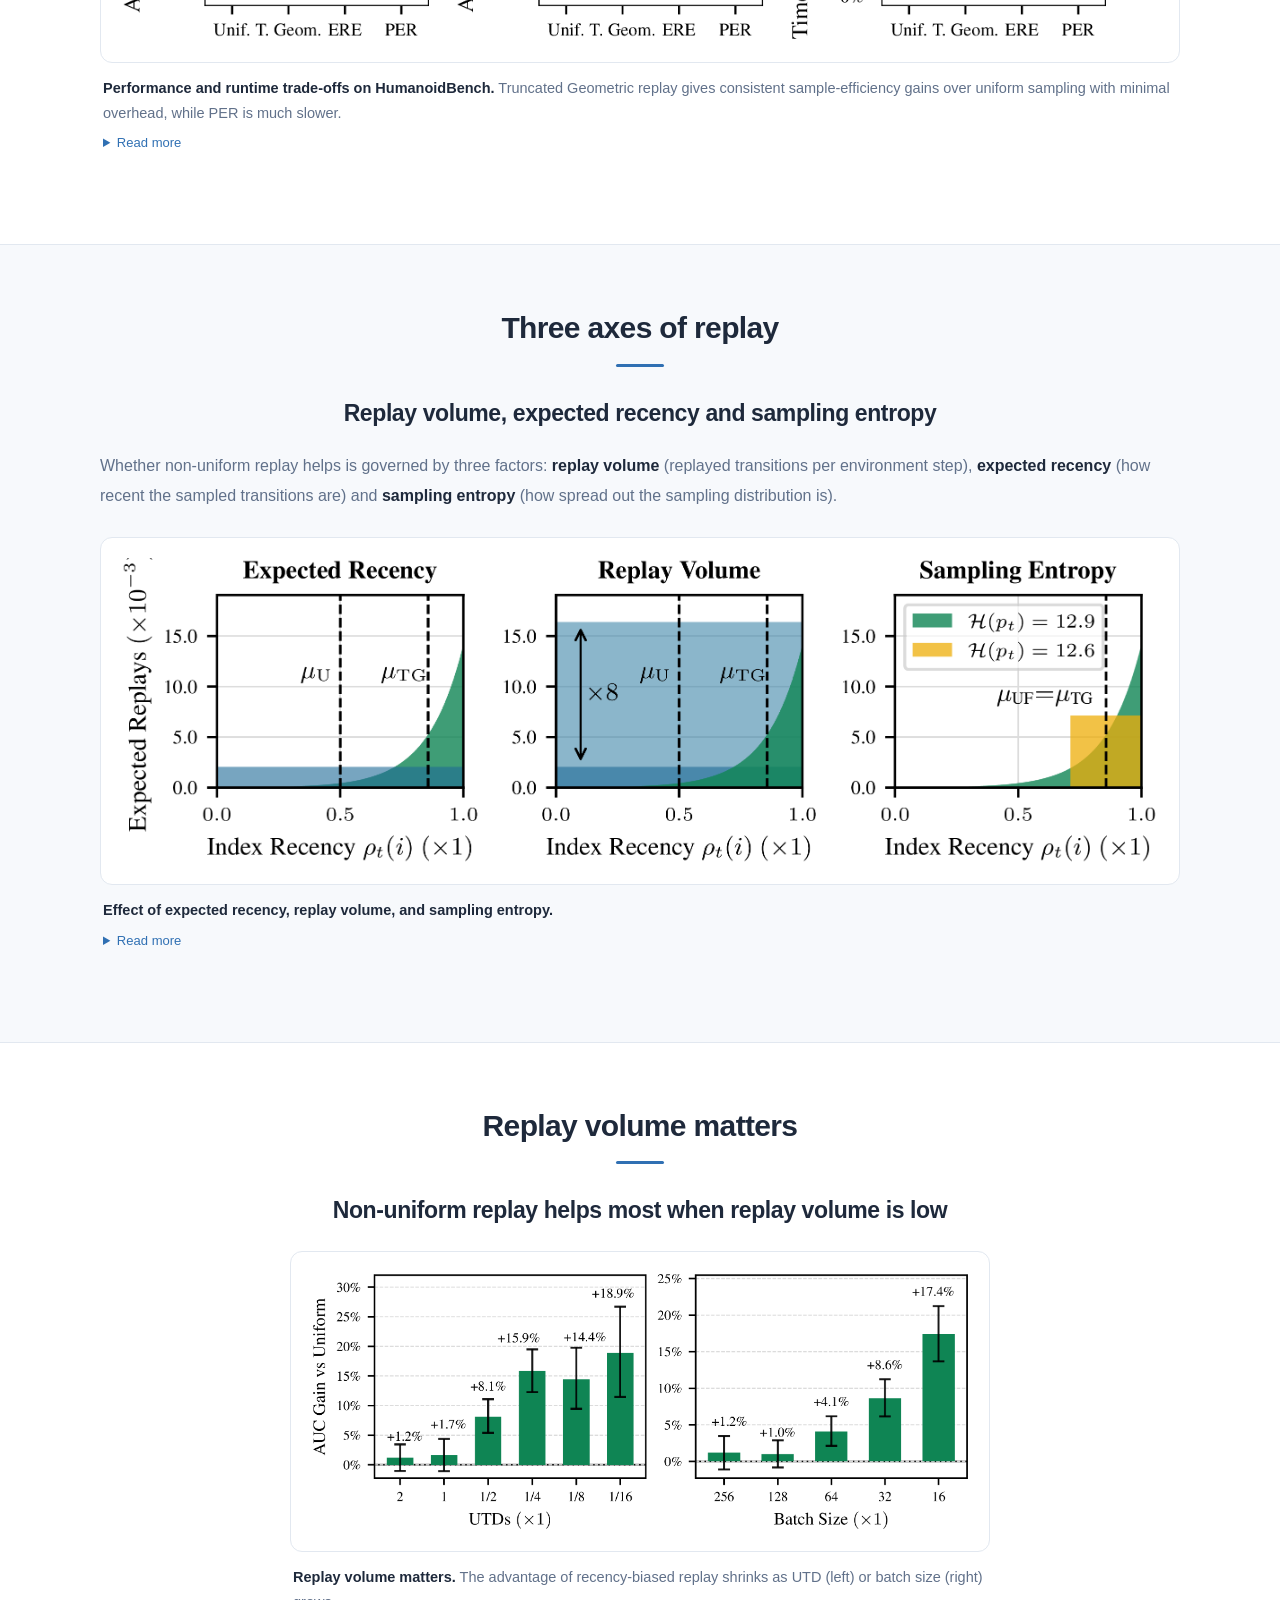
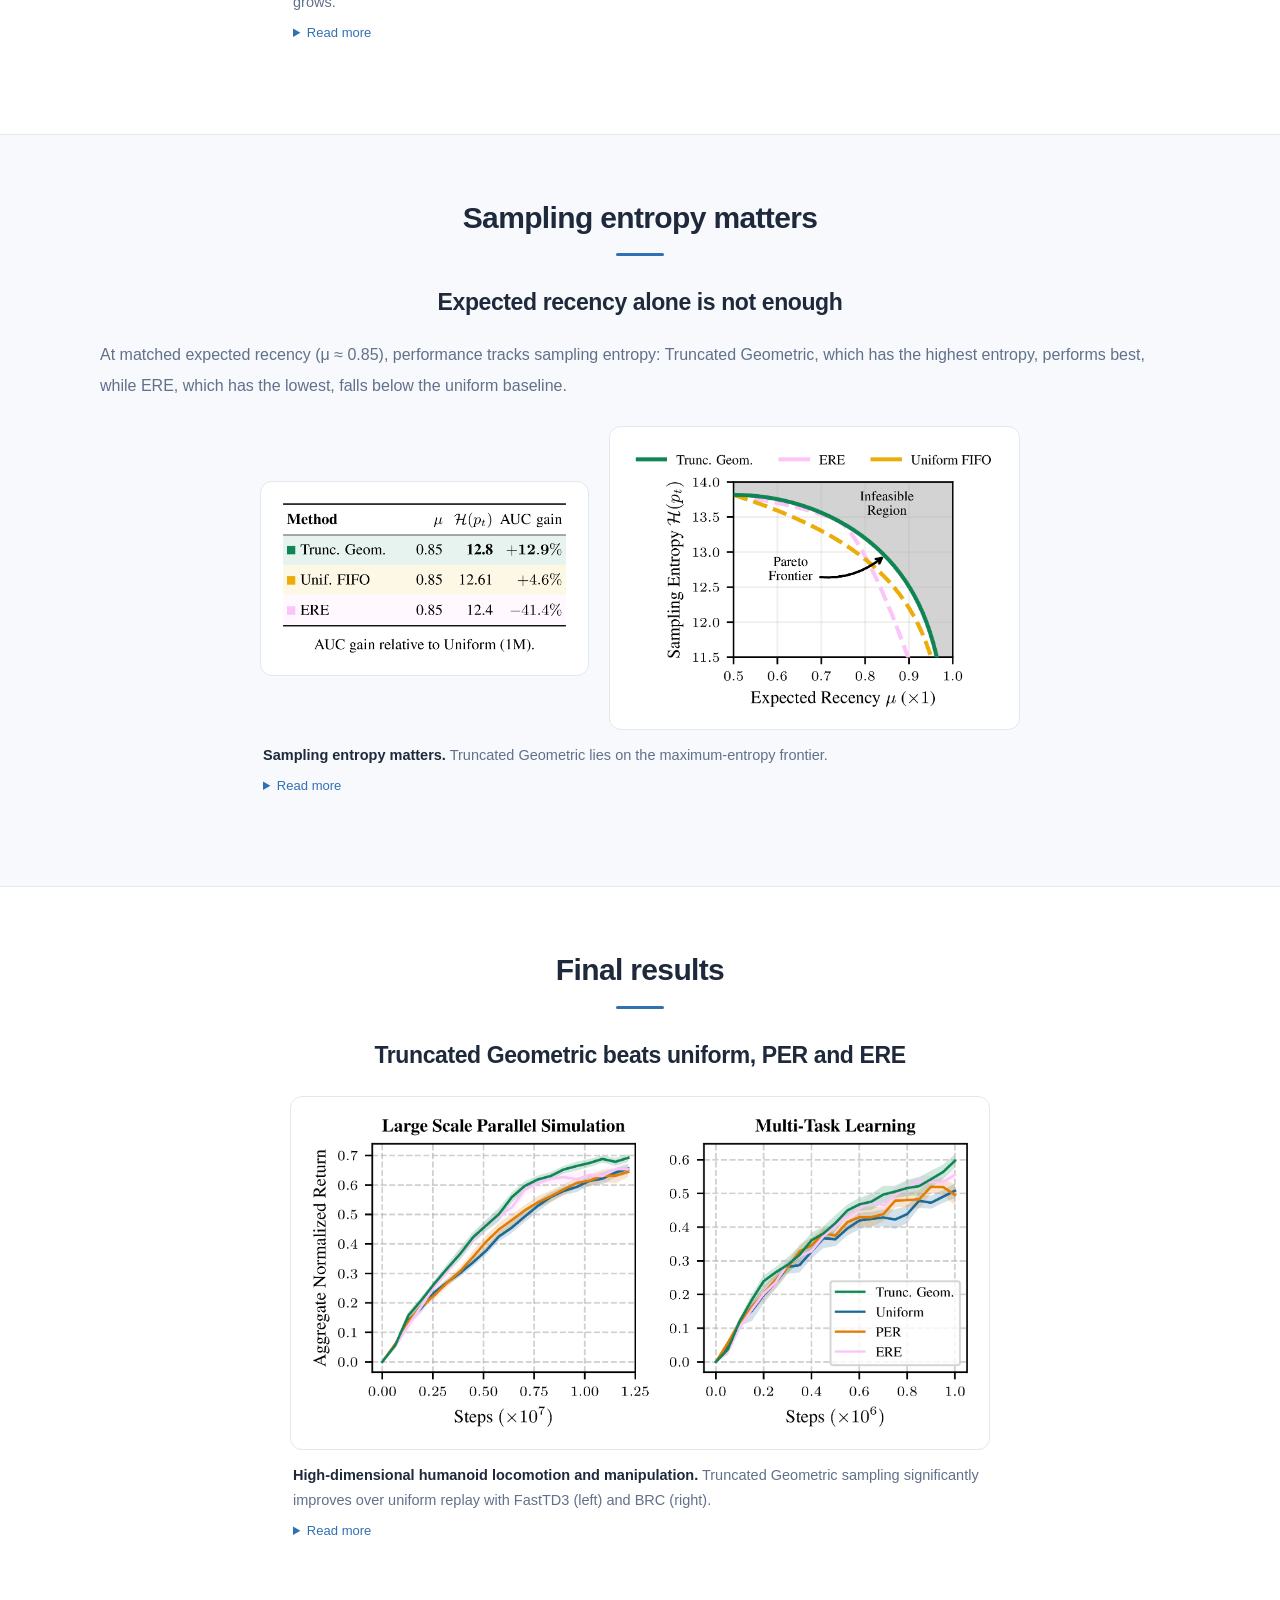
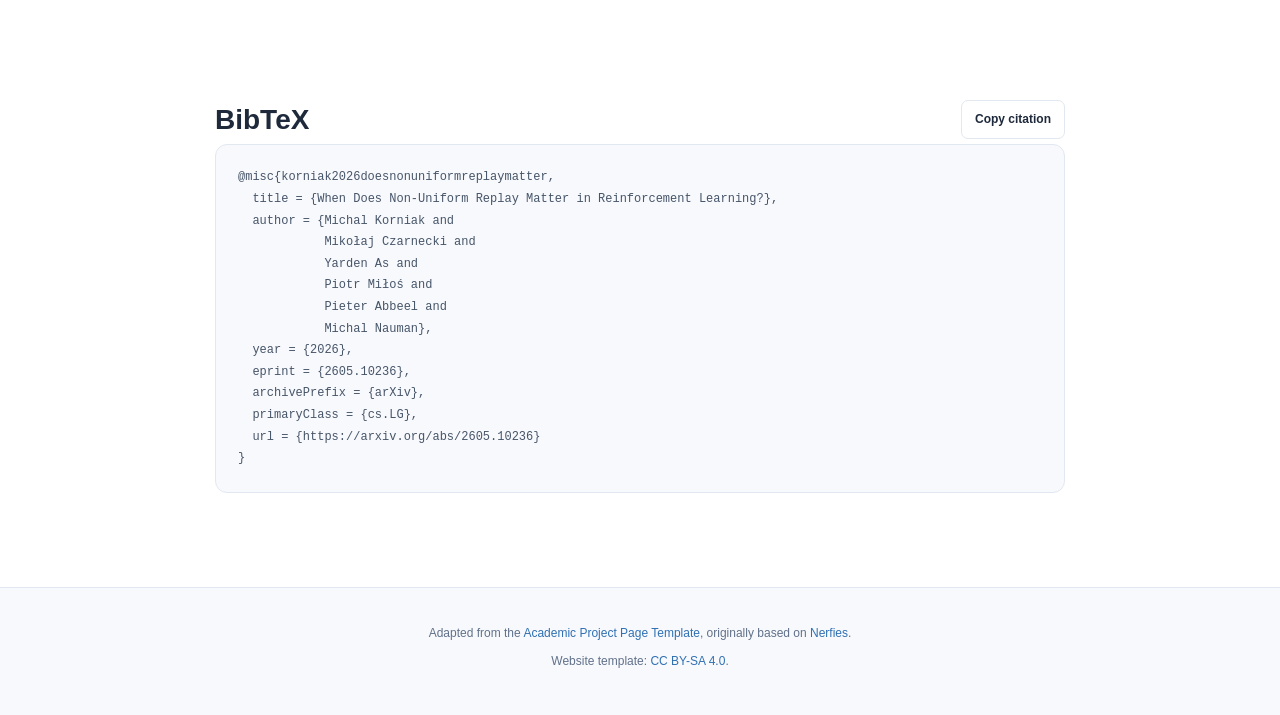
==== commit a6cb0b91: "Link Mikołaj Czarnecki to Google Scholar" ====
--- a/gh-pages/index.html
+++ b/gh-pages/index.html
@@ -33,7 +33,7 @@
         <h1 class="title is-1 publication-title" id="paper-title">When Does <span>Non-Uniform Replay Matter</span> in Reinforcement Learning?</h1>
         <p class="publication-venue">NeurIPS 2026 <span>· Spotlight</span></p>
         <div class="publication-authors"><span class="author"><a href="https://scholar.google.com/citations?user=Yi5a9uAAAAAJ&hl=en">Michal Korniak</a><sup>1,2,†</sup></span>
-<span class="author">Mikołaj Czarnecki<sup>2,†</sup></span>
+<span class="author"><a href="https://scholar.google.com/citations?user=FpT_lLkAAAAJ&hl=en">Mikołaj Czarnecki</a><sup>2,†</sup></span>
 <span class="author"><a href="https://scholar.google.com/citations?user=Z0qGI_kAAAAJ&hl=en">Yarden As</a><sup>1</sup></span>
 <span class="author"><a href="https://scholar.google.com/citations?user=Se68XecAAAAJ&hl=en">Piotr Miłoś</a><sup>2</sup></span>
 <span class="author"><a href="https://scholar.google.com/citations?user=vtwH6GkAAAAJ&hl=en">Pieter Abbeel</a><sup>3,4</sup></span>
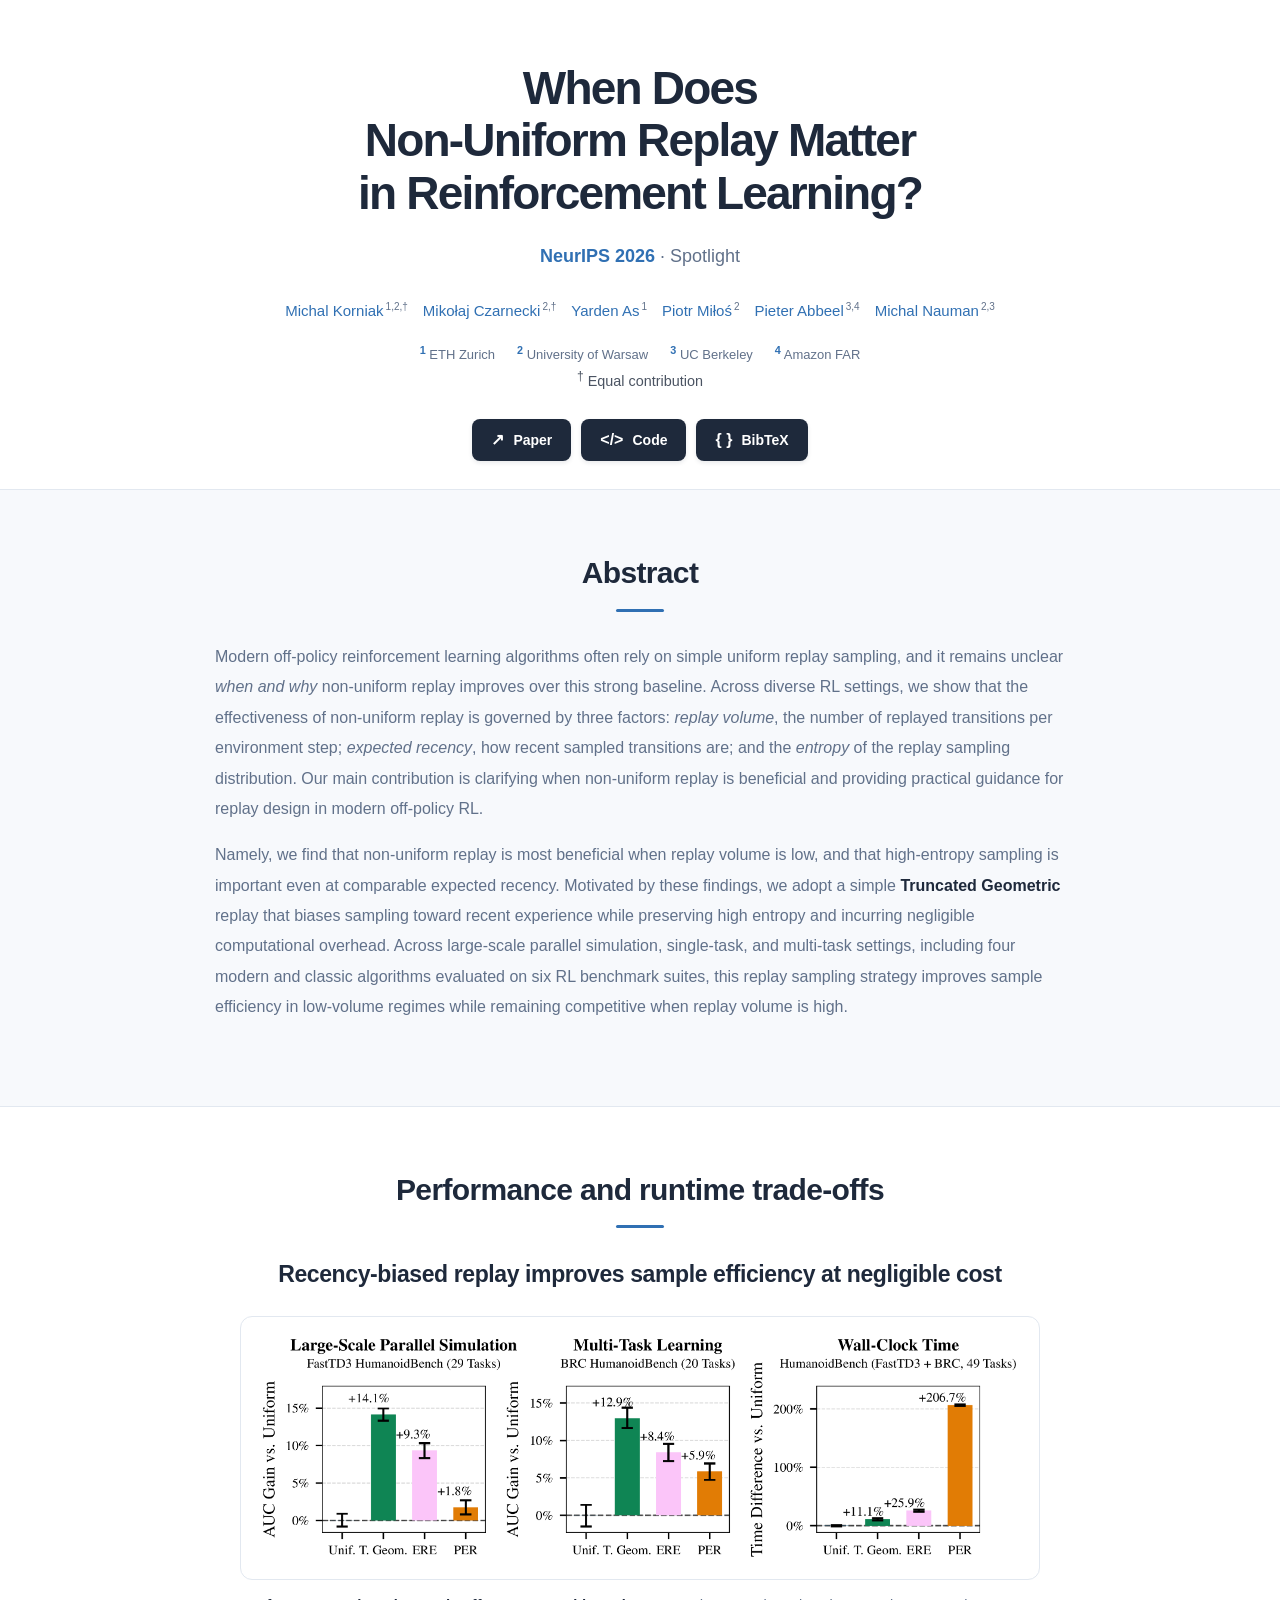
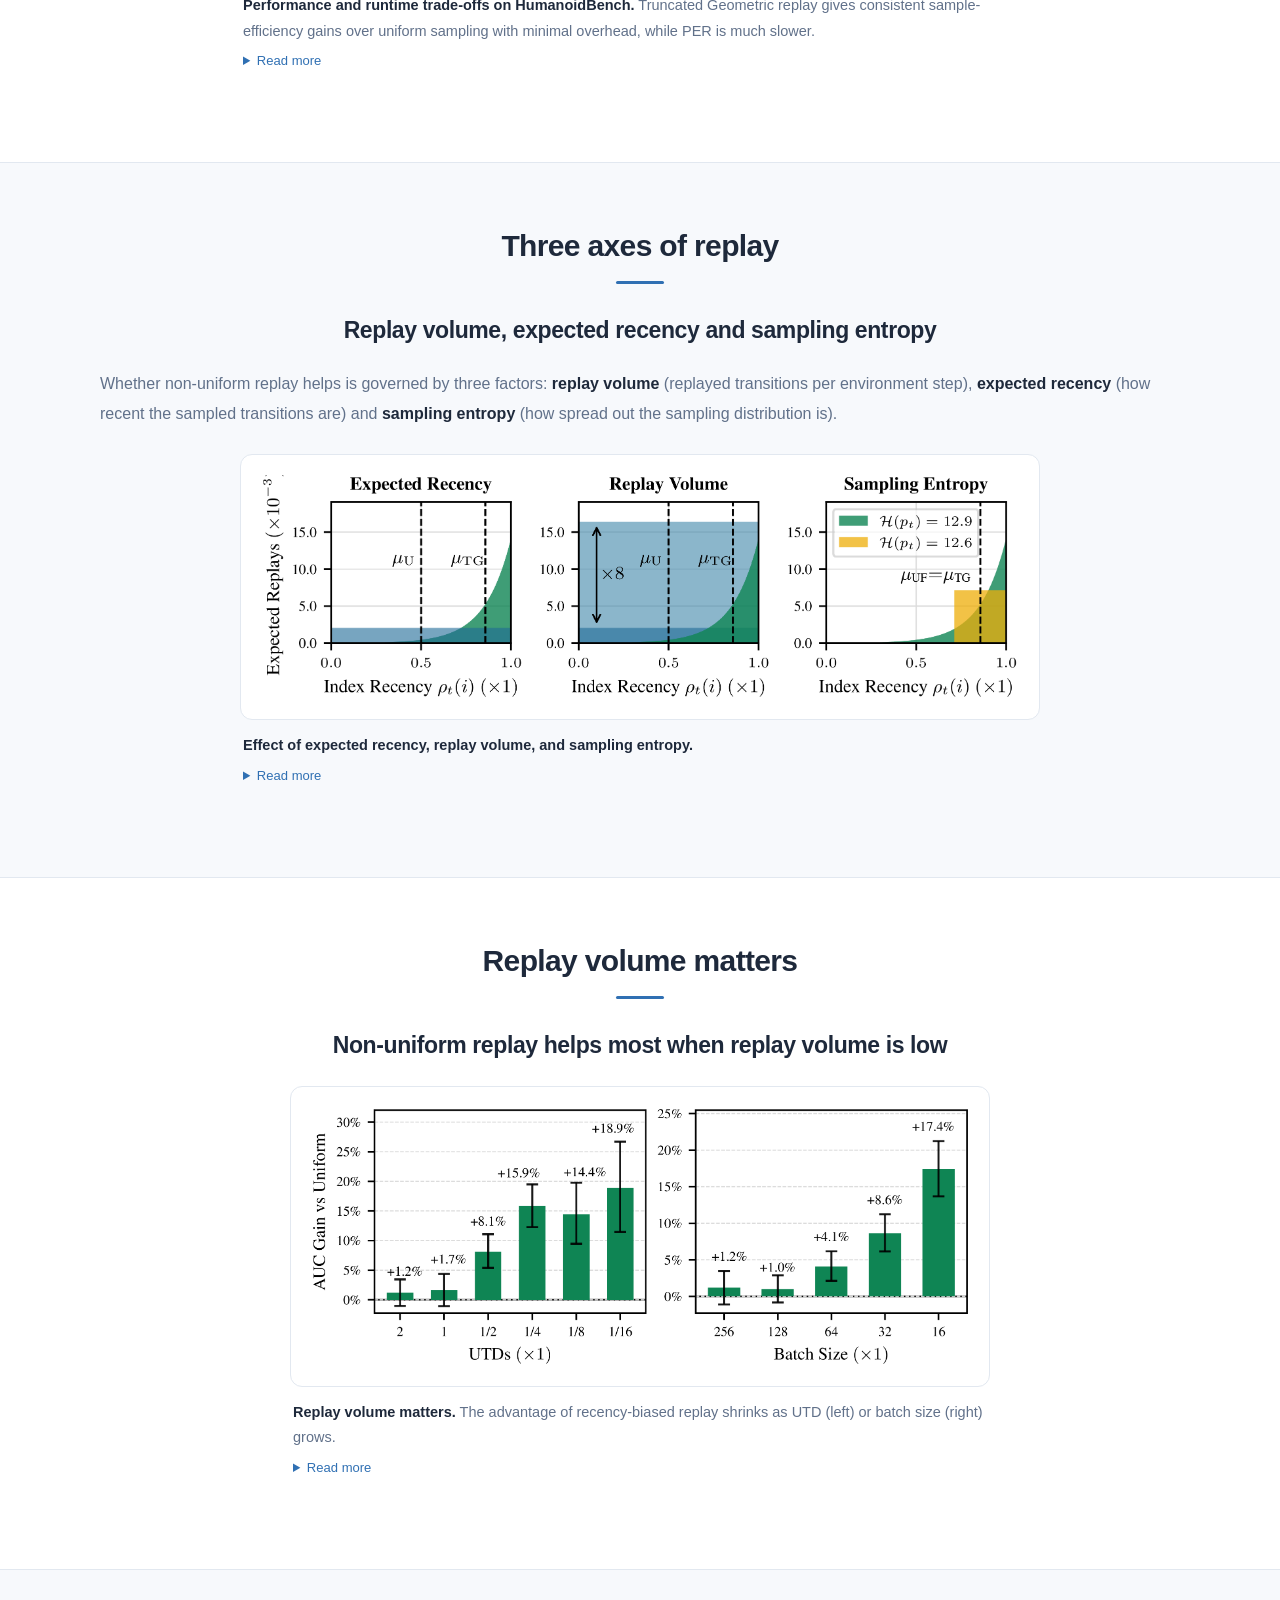
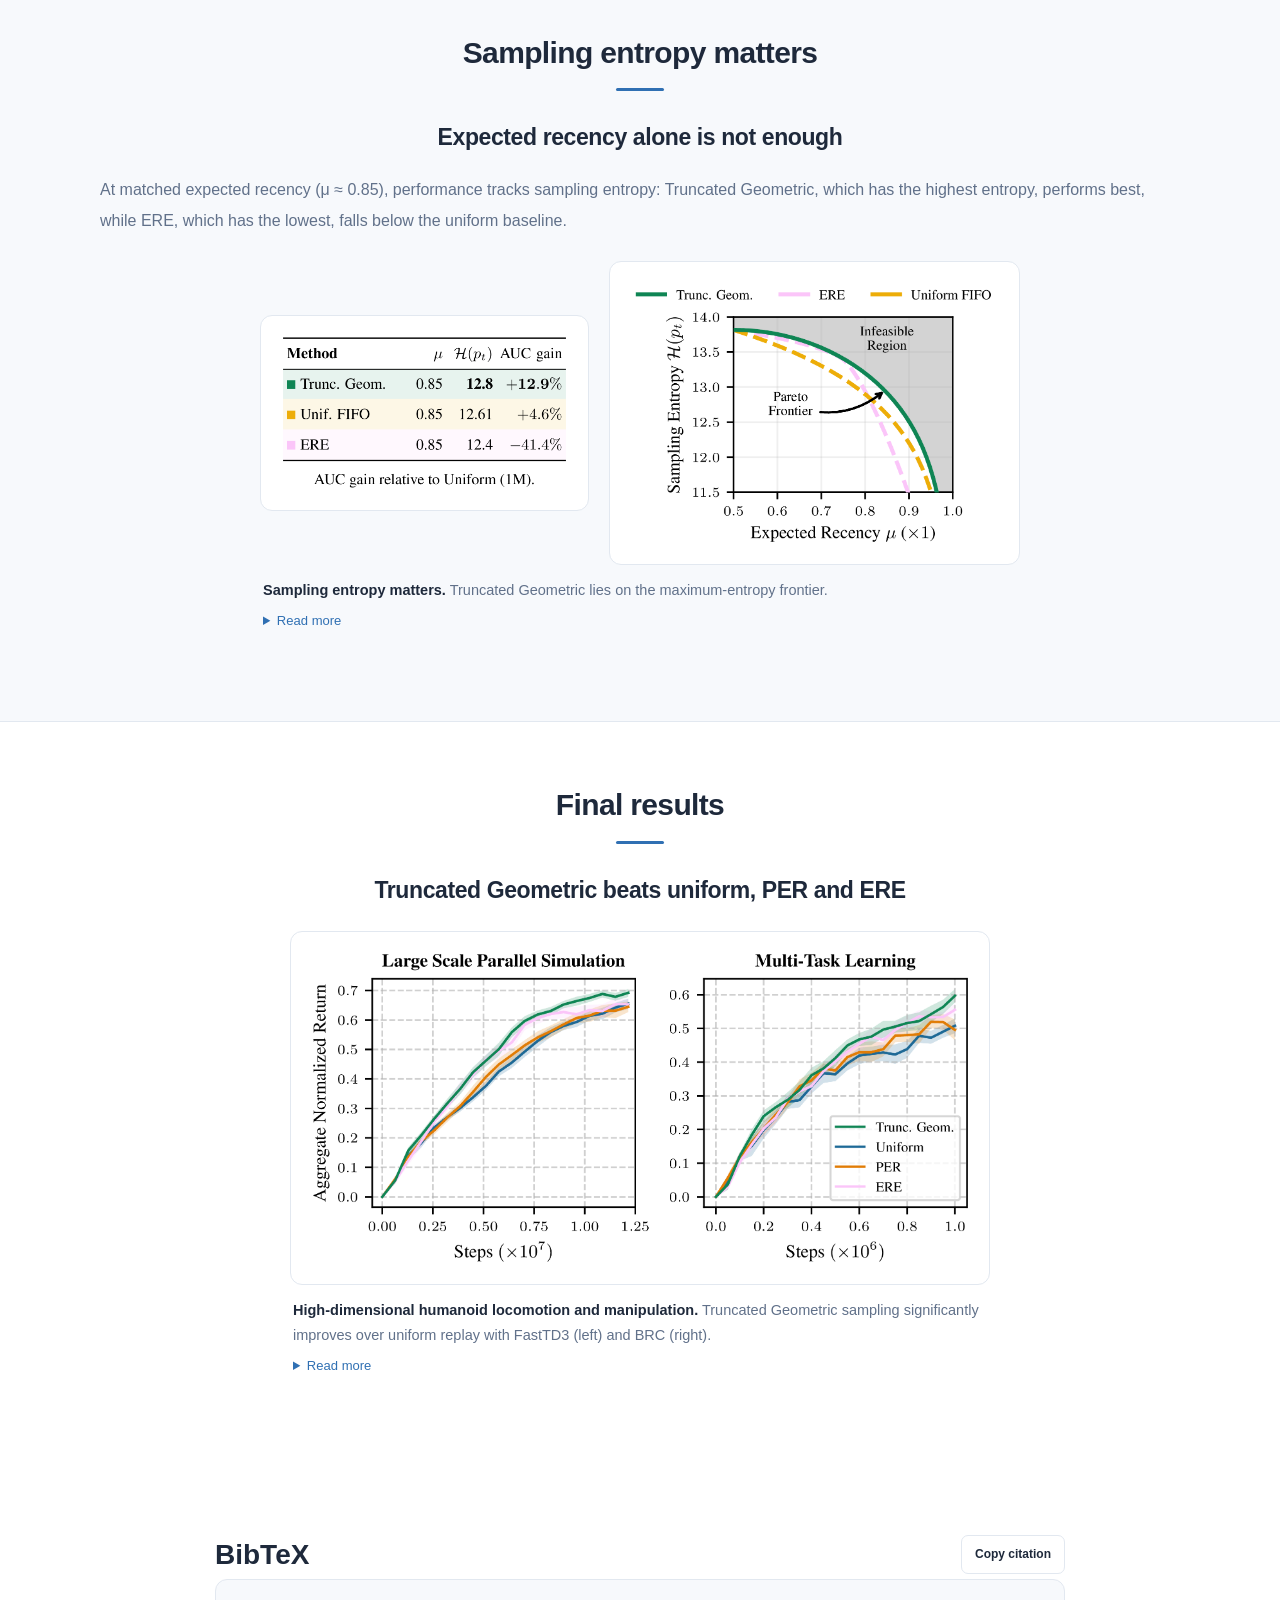
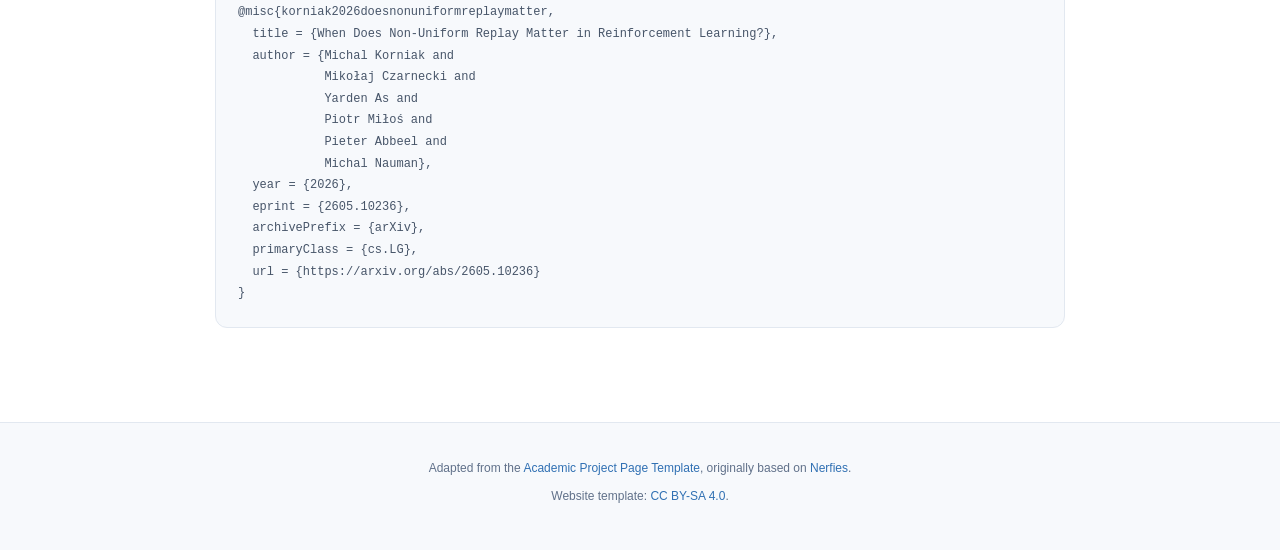
==== commit c49be882: "Add ico/apple-touch favicons, shrink hook and axes figures" ====
--- a/gh-pages/index.html
+++ b/gh-pages/index.html
@@ -19,7 +19,9 @@
   <meta name="citation_author" content="Michal Nauman">
   <meta name="citation_pdf_url" content="https://arxiv.org/pdf/2605.10236">
   <link rel="canonical" href="https://m-korniak.github.io/when-does-replay-matter/">
-  <link rel="icon" type="image/svg+xml" href="static/images/favicon.svg">
+  <link rel="icon" href="favicon.ico" sizes="any">
+  <link rel="icon" type="image/png" href="static/images/favicon.png">
+  <link rel="apple-touch-icon" href="static/images/apple-touch-icon.png">
   <link rel="stylesheet" href="static/css/bulma.min.css">
   <link rel="stylesheet" href="static/css/index.css">
   <script defer src="static/js/index.js"></script>
--- a/gh-pages/static/css/index.css
+++ b/gh-pages/static/css/index.css
@@ -1175,3 +1175,10 @@
 .author sup {
   line-height: 0;
 }
+
+#overview .paper-figure,
+#three-axes .paper-figure {
+  max-width: 800px;
+  margin-left: auto;
+  margin-right: auto;
+}
